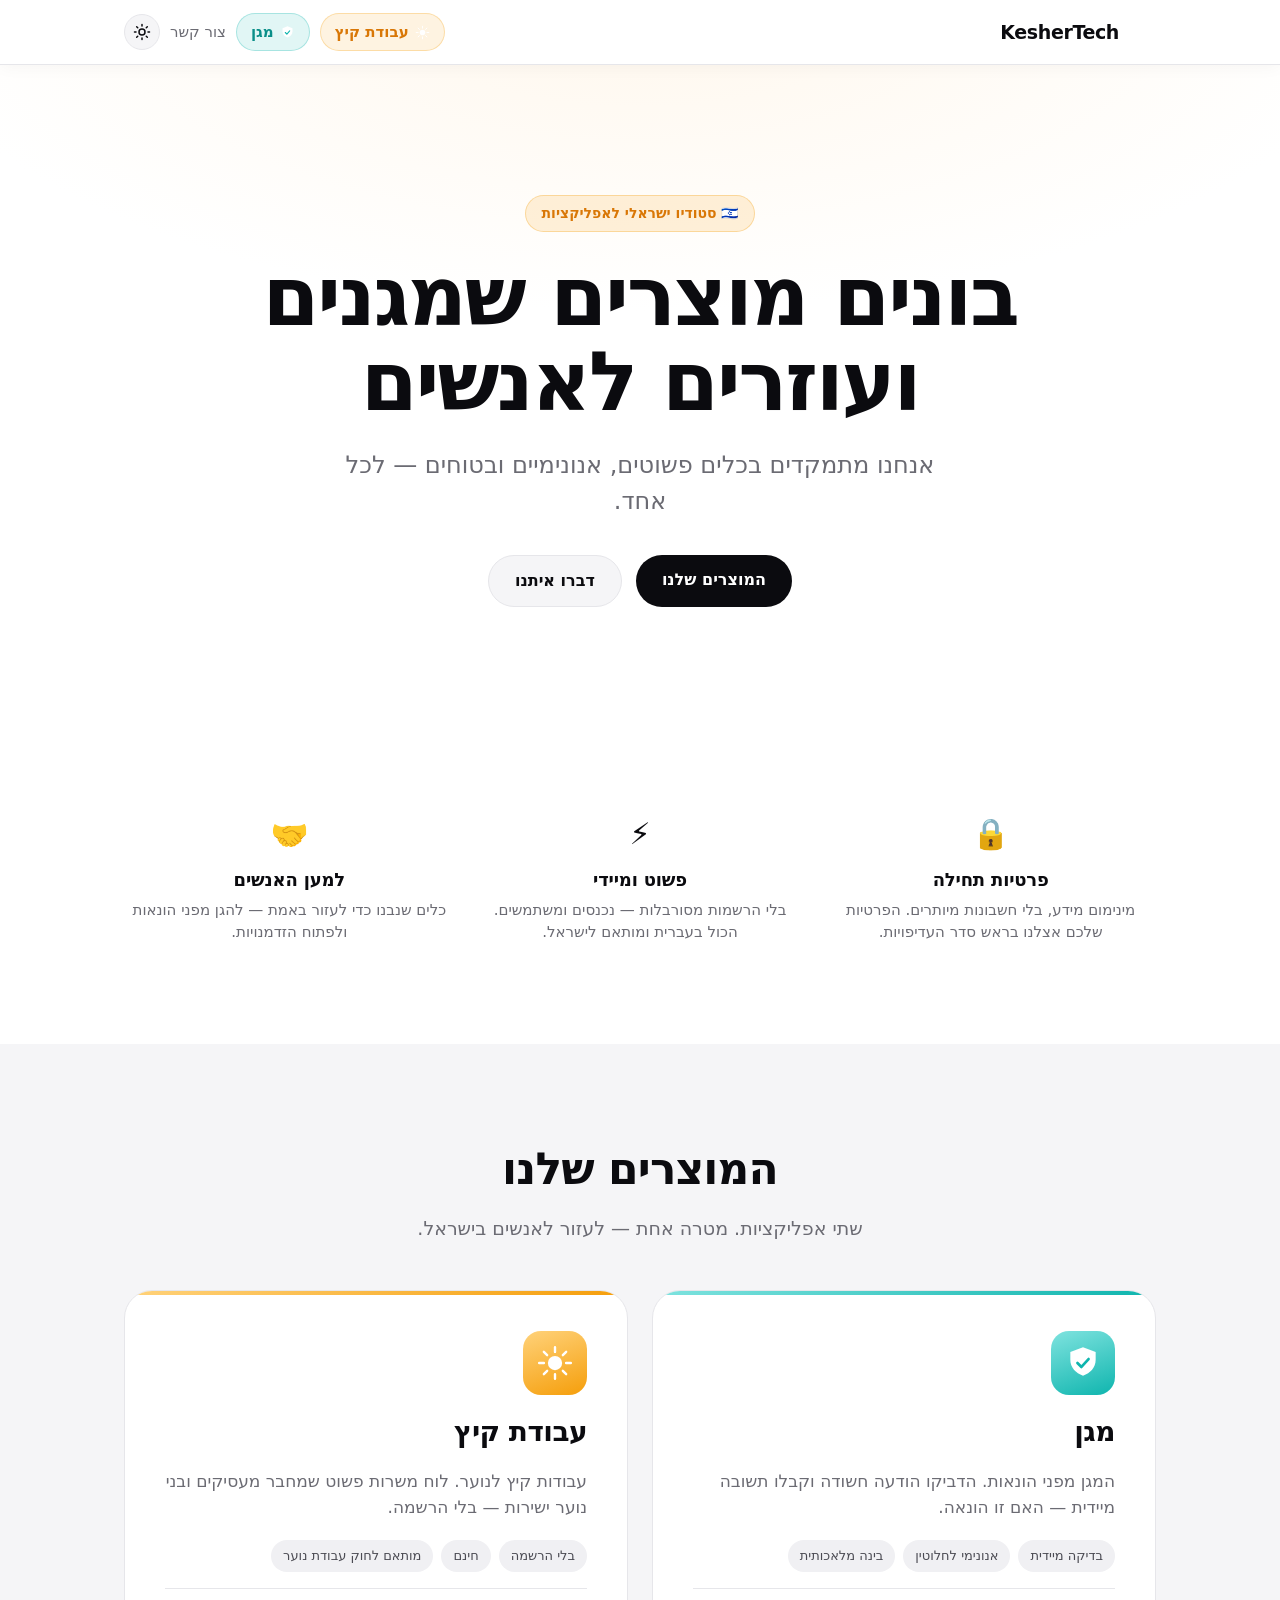
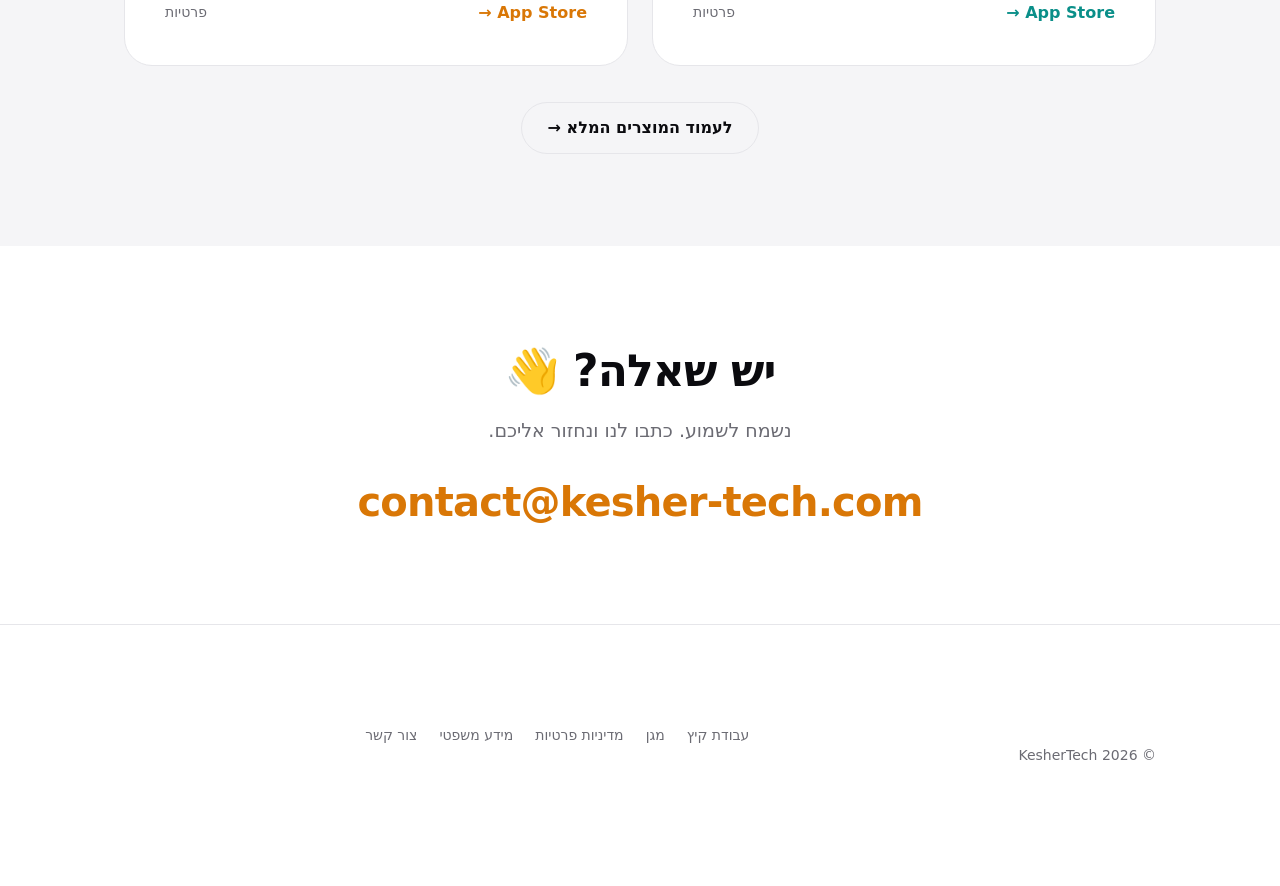
==== index.html @ e8dd9536 "feat(nav): add sun/shield icon pills to nav links" ====
<!doctype html>
<html lang="he" dir="rtl">
<head>
  <meta charset="utf-8" />
  <meta name="viewport" content="width=device-width, initial-scale=1" />
  <title>KesherTech — בונים מוצרים שמגנים ועוזרים לאנשים</title>
  <meta name="description" content="KesherTech בונה אפליקציות ישראליות שמגנות ועוזרות לאנשים — מגן נגד הונאות, ועבודת קיץ לנוער." />
  <link rel="icon" href="assets/sun.svg" />
  <link rel="stylesheet" href="css/styles.css" />
  <style>
    .product { cursor: pointer; }
    .product-overlay { position: absolute; inset: 0; z-index: 0; border-radius: 28px; }
    .product .foot a, .product .chips { position: relative; z-index: 1; }
  </style>
  <script>(function(){try{var t=localStorage.getItem("kt-theme");if(!t){t=window.matchMedia&&window.matchMedia("(prefers-color-scheme: dark)").matches?"dark":"light";}document.documentElement.dataset.theme=t;}catch(e){}})();</script>
</head>
<body>
  <nav class="nav">
    <div class="wrap">
      <a class="brand" href="#top"><img src="assets/sun.svg" alt="" />KesherTech</a>
      <div class="links">
        <a class="nav-pill sj" href="summerjob.html"><img class="np-icon" src="assets/sun.svg" alt="" />עבודת קיץ</a>
        <a class="nav-pill mg" href="magen.html"><img class="np-icon" src="assets/shield.svg" alt="" />מגן</a>
        <a href="#contact">צור קשר</a>
        <button class="theme-toggle" type="button" aria-label="החלפת מצב כהה/בהיר">
          <svg class="sun" viewBox="0 0 24 24" fill="none" stroke="currentColor" stroke-width="2" stroke-linecap="round"><circle cx="12" cy="12" r="4"/><path d="M12 2v2M12 20v2M4.9 4.9l1.4 1.4M17.7 17.7l1.4 1.4M2 12h2M20 12h2M4.9 19.1l1.4-1.4M17.7 6.3l1.4-1.4"/></svg>
          <svg class="moon" viewBox="0 0 24 24" fill="currentColor"><path d="M21 12.8A9 9 0 1 1 11.2 3a7 7 0 0 0 9.8 9.8z"/></svg>
        </button>
      </div>
    </div>
  </nav>

  <header id="top" class="hero">
    <div class="wrap reveal">
      <span class="eyebrow">🇮🇱 סטודיו ישראלי לאפליקציות</span>
      <h1>בונים מוצרים שמגנים<br/>ועוזרים לאנשים</h1>
      <p>אנחנו מתמקדים בכלים פשוטים, אנונימיים ובטוחים — לכל אחד.</p>
      <div class="cta">
        <a class="btn btn-primary" href="products.html">המוצרים שלנו</a>
        <a class="btn btn-ghost" href="#contact">דברו איתנו</a>
      </div>
    </div>
  </header>

  <section class="section">
    <div class="wrap reveal">
      <div class="values">
        <div class="value">
          <div class="ico">🔒</div>
          <h4>פרטיות תחילה</h4>
          <p>מינימום מידע, בלי חשבונות מיותרים. הפרטיות שלכם אצלנו בראש סדר העדיפויות.</p>
        </div>
        <div class="value">
          <div class="ico">⚡️</div>
          <h4>פשוט ומיידי</h4>
          <p>בלי הרשמות מסורבלות — נכנסים ומשתמשים. הכול בעברית ומותאם לישראל.</p>
        </div>
        <div class="value">
          <div class="ico">🤝</div>
          <h4>למען האנשים</h4>
          <p>כלים שנבנו כדי לעזור באמת — להגן מפני הונאות ולפתוח הזדמנויות.</p>
        </div>
      </div>
    </div>
  </section>

  <section id="products" class="section section-soft">
    <div class="wrap">
      <h2 class="section-title reveal">המוצרים שלנו</h2>
      <p class="section-sub reveal">שתי אפליקציות. מטרה אחת — לעזור לאנשים בישראל.</p>
      <div class="products">

        <article class="product magen reveal">
          <a class="product-overlay" href="magen.html" aria-label="עמוד מגן"></a>
          <div class="mark shield"><img src="assets/shield.svg" alt="" /></div>
          <h3>מגן</h3>
          <p class="lede">המגן מפני הונאות. הדביקו הודעה חשודה וקבלו תשובה מיידית — האם זו הונאה.</p>
          <div class="chips">
            <span class="chip">בדיקה מיידית</span>
            <span class="chip">אנונימי לחלוטין</span>
            <span class="chip">בינה מלאכותית</span>
          </div>
          <div class="foot">
            <a class="store" href="https://apps.apple.com/" target="_blank" rel="noopener">App Store →</a>
            <a class="policy sep" href="magen/privacy.html">פרטיות</a>
          </div>
        </article>

        <article class="product summerjob reveal">
          <a class="product-overlay" href="summerjob.html" aria-label="עמוד עבודת קיץ"></a>
          <div class="mark sun"><img src="assets/sun.svg" alt="" /></div>
          <h3>עבודת קיץ</h3>
          <p class="lede">עבודות קיץ לנוער. לוח משרות פשוט שמחבר מעסיקים ובני נוער ישירות — בלי הרשמה.</p>
          <div class="chips">
            <span class="chip">בלי הרשמה</span>
            <span class="chip">חינם</span>
            <span class="chip">מותאם לחוק עבודת נוער</span>
          </div>
          <div class="foot">
            <a class="store" href="https://apps.apple.com/il/app/%D7%A2%D7%91%D7%95%D7%93%D7%AA-%D7%A7%D7%99%D7%A5-%D7%A2%D7%91%D7%95%D7%93%D7%95%D7%AA-%D7%9C%D7%A0%D7%95%D7%A2%D7%A8/id6782529443" target="_blank" rel="noopener">App Store →</a>
            <a class="policy sep" href="summerjob/privacy.html">פרטיות</a>
          </div>
        </article>

      </div>
      <p class="section-sub reveal" style="margin-top:36px">
        <a class="btn btn-ghost" href="products.html">לעמוד המוצרים המלא →</a>
      </p>
    </div>
  </section>

  <section id="contact" class="section contact">
    <div class="wrap reveal">
      <h2 class="section-title">יש שאלה? 👋</h2>
      <p class="section-sub">נשמח לשמוע. כתבו לנו ונחזור אליכם.</p>
      <p style="margin-top:28px">
        <a class="mail" href="mailto:contact@kesher-tech.com">contact@kesher-tech.com</a>
      </p>
    </div>
  </section>

  <footer class="footer">
    <div class="wrap">
      <span>© <span id="yr">2026</span> KesherTech</span>
      <span class="legal">
        <a href="summerjob.html">עבודת קיץ</a>
        <a href="magen.html">מגן</a>
        <a href="privacy.html">מדיניות פרטיות</a>
        <a href="legal.html">מידע משפטי</a>
        <a href="mailto:contact@kesher-tech.com">צור קשר</a>
      </span>
    </div>
  </footer>

  <script>document.getElementById("yr").textContent = new Date().getFullYear();</script>
  <script src="js/reveal.js" defer></script>
  <script src="js/theme.js" defer></script>
</body>
</html>
---- css/styles.css ----
:root {
  --ink: #0b0b0f;
  --muted: #6b6b73;
  --bg: #ffffff;
  --soft: #f5f5f7;
  --card: #ffffff;
  --line: #e6e6ea;
  --chip: #f0f0f3;
  --chip-ink: #4b4b53;
  --sun: #f59e0b;
  --sun-dark: #d97706;
  --teal: #0fb5ae;
  --teal-dark: #0a8f89;
  --shadow: 0 24px 60px rgba(0,0,0,.08);
  --nav-bg: rgba(255,255,255,0.72);
  --hero-glow: #fff7ec;
  --maxw: 1080px;
  --font: -apple-system, "SF Pro Text", "Helvetica Neue", "Segoe UI", system-ui, sans-serif;
}

html[data-theme="dark"] {
  --ink: #f3f3f6;
  --muted: #9a9aa6;
  --bg: #0b0b0f;
  --soft: #131318;
  --card: #16161c;
  --line: #2a2a33;
  --chip: #20202a;
  --chip-ink: #c7c7d1;
  --sun: #fbbf24;
  --sun-dark: #fcd34d;
  --teal: #2dd4cf;
  --teal-dark: #5eead4;
  --shadow: 0 24px 70px rgba(0,0,0,.55);
  --nav-bg: rgba(15,15,20,0.72);
  --hero-glow: #1a160c;
}

* { box-sizing: border-box; margin: 0; padding: 0; }
html { scroll-behavior: smooth; }
body {
  font-family: var(--font);
  color: var(--ink);
  background: var(--bg);
  line-height: 1.5;
  -webkit-font-smoothing: antialiased;
  text-rendering: optimizeLegibility;
  transition: background .35s ease, color .35s ease;
}
a { color: inherit; text-decoration: none; }
img, svg { display: block; }

.wrap { max-width: var(--maxw); margin: 0 auto; padding: 0 24px; }

/* Nav */
.nav {
  position: sticky; top: 0; z-index: 50;
  background: var(--nav-bg);
  backdrop-filter: saturate(180%) blur(20px);
  -webkit-backdrop-filter: saturate(180%) blur(20px);
  border-bottom: 1px solid var(--line);
  box-shadow: 0 2px 16px rgba(0,0,0,.04);
}
.nav .wrap { display: flex; align-items: center; gap: 20px; height: 64px; }
.nav .brand { font-weight: 800; letter-spacing: -0.02em; font-size: 19px; display: flex; align-items: center; gap: 9px; transition: opacity .15s; }
.nav .brand:hover { opacity: .8; }
.nav .brand img { width: 28px; height: 28px; }
.nav .links { margin-inline-start: auto; display: flex; align-items: center; gap: 10px; }
.nav .links a { color: var(--muted); font-size: 15px; transition: color .2s; }
.nav .links a:hover { color: var(--ink); }
.nav-pill { display: inline-flex; align-items: center; gap: 6px; padding: 7px 14px; border-radius: 980px; font-size: 14px; font-weight: 600; border: 1px solid transparent; transition: background .2s, border-color .2s; }
.nav-pill .np-icon { width: 15px; height: 15px; flex-shrink: 0; }
.nav-pill.sj { color: var(--sun-dark) !important; background: color-mix(in srgb,var(--sun) 12%,transparent); border-color: color-mix(in srgb,var(--sun) 28%,transparent); }
.nav-pill.sj:hover { background: color-mix(in srgb,var(--sun) 22%,transparent) !important; }
.nav-pill.mg { color: var(--teal-dark) !important; background: color-mix(in srgb,var(--teal) 12%,transparent); border-color: color-mix(in srgb,var(--teal) 28%,transparent); }
.nav-pill.mg:hover { background: color-mix(in srgb,var(--teal) 22%,transparent) !important; }
.nav-contact { padding: 0 4px; }

/* Theme toggle */
.theme-toggle {
  width: 36px; height: 36px; border-radius: 980px;
  border: 1px solid var(--line); background: var(--soft);
  color: var(--ink); cursor: pointer; display: grid; place-items: center;
  transition: transform .15s ease, background .2s, border-color .2s;
}
.theme-toggle:hover { border-color: var(--muted); }
.theme-toggle:active { transform: scale(.92); }
.theme-toggle svg { width: 18px; height: 18px; }
.theme-toggle .moon { display: none; }
html[data-theme="dark"] .theme-toggle .sun { display: none; }
html[data-theme="dark"] .theme-toggle .moon { display: block; }

/* Hero */
.hero { position: relative; text-align: center; padding: 130px 0 96px; overflow: hidden;
  background: radial-gradient(1200px 520px at 50% -12%, var(--hero-glow) 0%, var(--bg) 62%); }
.hero .eyebrow {
  display: inline-flex; align-items: center; gap: 8px; margin-bottom: 22px;
  padding: 7px 16px; border-radius: 980px; font-size: 14px; font-weight: 600;
  color: var(--sun-dark); background: color-mix(in srgb, var(--sun) 14%, transparent);
  border: 1px solid color-mix(in srgb, var(--sun) 30%, transparent);
}
.hero h1 { font-size: clamp(40px, 7vw, 82px); font-weight: 800; letter-spacing: -0.03em; line-height: 1.04; }
.hero p { color: var(--muted); font-size: clamp(18px, 2.4vw, 24px); margin: 22px auto 0; max-width: 640px; }
.hero .cta { margin-top: 36px; display: inline-flex; gap: 14px; flex-wrap: wrap; justify-content: center; }

.btn { display: inline-block; padding: 13px 26px; border-radius: 980px; font-weight: 600; font-size: 16px;
  transition: transform .15s, opacity .2s, box-shadow .2s; }
.btn:active { transform: scale(.97); }
.btn-primary { background: var(--ink); color: var(--bg); }
.btn-primary:hover { box-shadow: 0 10px 30px color-mix(in srgb, var(--ink) 30%, transparent); }
.btn-ghost { background: var(--soft); color: var(--ink); border: 1px solid var(--line); }
.btn-ghost:hover { border-color: var(--muted); }

/* Values strip */
.values { display: grid; grid-template-columns: repeat(3, 1fr); gap: 20px; margin-top: 8px; }
.value { text-align: center; padding: 8px; }
.value .ico { font-size: 30px; margin-bottom: 10px; }
.value h4 { font-size: 18px; font-weight: 700; letter-spacing: -0.01em; }
.value p { color: var(--muted); font-size: 15px; margin-top: 6px; }

/* Sections */
.section { padding: 92px 0; }
.section-soft { background: var(--soft); }
.section-title { text-align: center; font-size: clamp(28px, 4vw, 44px); font-weight: 800; letter-spacing: -0.02em; }
.section-sub { text-align: center; color: var(--muted); font-size: 19px; margin-top: 12px; }

/* Product cards */
.products { display: grid; grid-template-columns: 1fr 1fr; gap: 24px; margin-top: 48px; }
.product {
  position: relative; overflow: hidden;
  background: var(--card); border: 1px solid var(--line); border-radius: 28px; padding: 40px;
  display: flex; flex-direction: column; gap: 16px;
  transition: transform .25s ease, box-shadow .25s ease, border-color .25s ease;
}
.product::before { content: ""; position: absolute; inset: 0 0 auto 0; height: 4px; }
.product.summerjob::before { background: linear-gradient(90deg, #ffd27a, var(--sun)); }
.product.magen::before { background: linear-gradient(90deg, #7fe3df, var(--teal)); }
.product:hover { transform: translateY(-4px); box-shadow: var(--shadow); }
.product .mark { width: 64px; height: 64px; border-radius: 18px; display: grid; place-items: center; }
.product .mark.sun { background: linear-gradient(160deg,#ffd27a,#f59e0b); }
.product .mark.shield { background: linear-gradient(160deg,#7fe3df,#0fb5ae); }
.product .mark svg, .product .mark img { width: 38px; height: 38px; }
.product h3 { font-size: 28px; font-weight: 800; letter-spacing: -0.02em; }
.product .lede { color: var(--muted); font-size: 17px; }
.product .chips { display: flex; flex-wrap: wrap; gap: 8px; margin-top: 4px; }
.chip { background: var(--chip); color: var(--chip-ink); font-size: 13px; padding: 6px 12px; border-radius: 980px; }
.product .foot { margin-top: auto; display: flex; flex-wrap: wrap; align-items: center; gap: 14px 18px; padding-top: 12px; border-top: 1px solid var(--line); }
.product .store { font-weight: 600; color: var(--sun-dark); }
.product.magen .store { color: var(--teal-dark); }
.product .soon { color: var(--muted); font-size: 14px; }
.product .policy { color: var(--muted); font-size: 14px; transition: color .2s; }
.product .policy:hover { color: var(--ink); }
.product .policy.sep { margin-inline-start: auto; }

/* Contact */
.contact { text-align: center; }
.contact a.mail { font-size: clamp(24px, 4vw, 40px); font-weight: 800; letter-spacing: -0.02em; color: var(--sun-dark); }

/* Footer */
.footer { border-top: 1px solid var(--line); padding: 40px 0; color: var(--muted); font-size: 14px; background: var(--bg); }
.footer .wrap { display: flex; flex-wrap: wrap; gap: 14px 28px; align-items: center; }
.footer a { color: var(--muted); transition: color .2s; }
.footer a:hover { color: var(--ink); }
.footer .legal { margin-inline-start: auto; display: flex; flex-wrap: wrap; gap: 14px 22px; }

/* Page header (for sub-pages) */
.page-head { text-align: center; padding: 96px 0 8px;
  background: radial-gradient(1000px 420px at 50% -20%, var(--hero-glow) 0%, var(--bg) 60%); }
.page-head h1 { font-size: clamp(34px, 5.5vw, 56px); font-weight: 800; letter-spacing: -0.03em; }
.page-head p { color: var(--muted); font-size: 19px; margin: 16px auto 0; max-width: 560px; }

/* Reveal animation (enhancement) */
.reveal { opacity: 0; transform: translateY(16px); transition: opacity .7s ease, transform .7s ease; }
.reveal.in { opacity: 1; transform: none; }
@media (prefers-reduced-motion: reduce) { .reveal { opacity: 1; transform: none; } }

/* Legal pages */
.legal { max-width: 760px; margin: 0 auto; padding: 60px 24px 100px; }
.legal a.back { color: var(--muted); font-size: 15px; }
.legal h1 { font-size: clamp(30px, 5vw, 44px); font-weight: 800; letter-spacing: -0.02em; margin: 18px 0 6px; }
.legal .updated { color: var(--muted); font-size: 14px; margin-bottom: 28px; }
.legal h2 { font-size: 22px; font-weight: 700; margin: 34px 0 10px; }
.legal h3 { font-size: 17px; font-weight: 700; margin: 20px 0 4px; }
.legal p, .legal li { color: var(--ink); font-size: 16px; line-height: 1.7; }
.legal ul { padding-inline-start: 22px; margin: 8px 0; }
.legal li { margin: 6px 0; }
.legal .disclaimer { background: color-mix(in srgb, var(--sun) 12%, var(--card)); border: 1px solid color-mix(in srgb, var(--sun) 40%, transparent); border-radius: 16px; padding: 16px 18px; color: var(--ink); font-size: 14px; margin: 28px 0; }
.legal section + section { border-top: 1px solid var(--line); margin-top: 36px; padding-top: 8px; }

@media (max-width: 760px) {
  .products { grid-template-columns: 1fr; }
  .values { grid-template-columns: 1fr; gap: 28px; }
  .hero { padding: 96px 0 68px; }
  .section { padding: 64px 0; }
  .nav .links { gap: 14px; }
  .footer .legal { margin-inline-start: 0; }
}
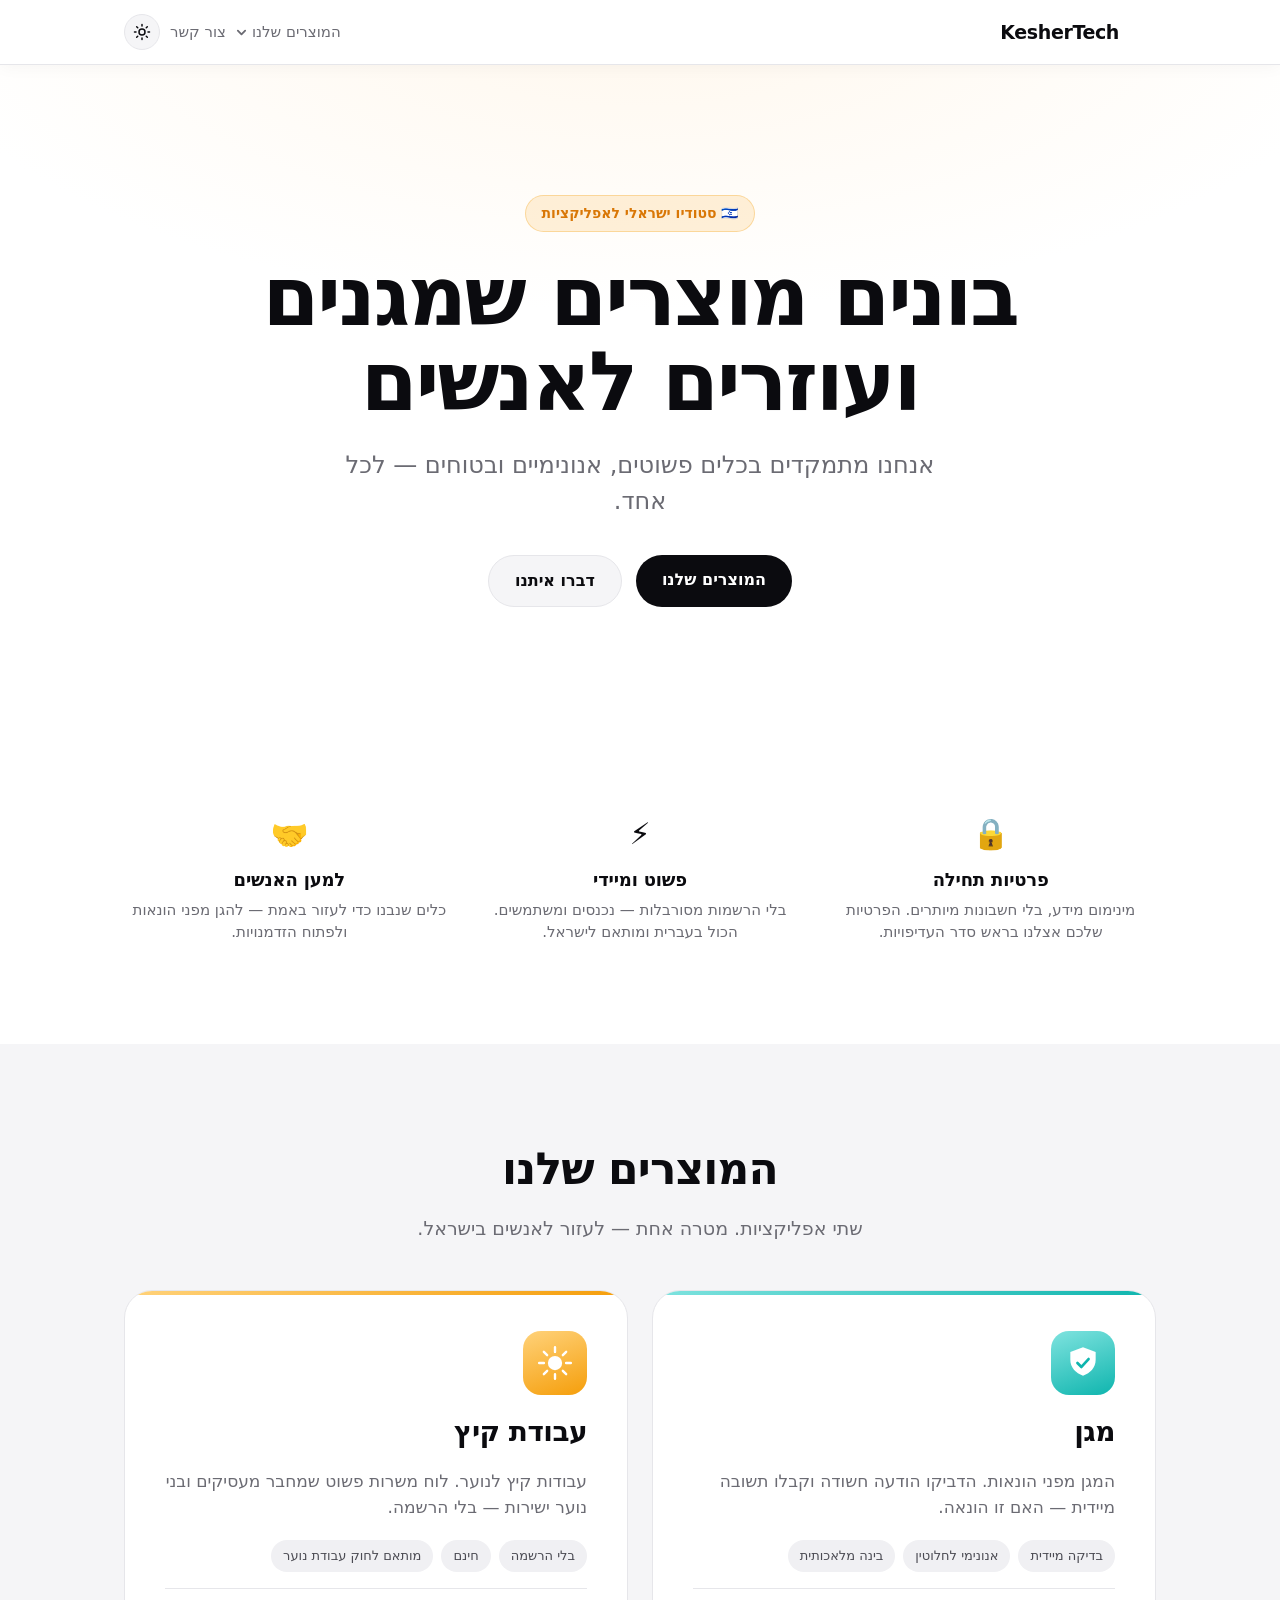
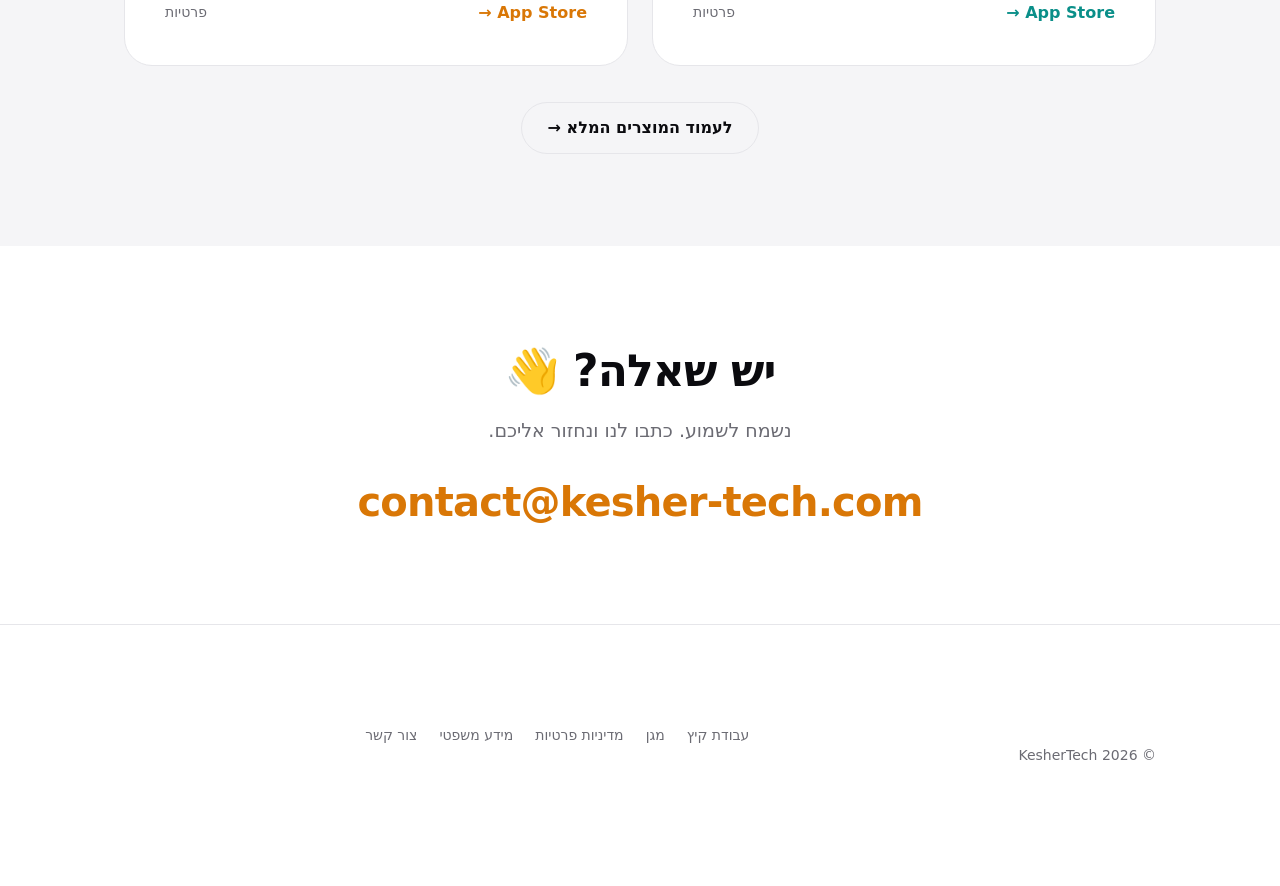
==== commit 08c85a7a: "feat(nav): products dropdown with sun/shield icons" ====
--- a/index.html
+++ b/index.html
@@ -19,8 +19,13 @@
     <div class="wrap">
       <a class="brand" href="#top"><img src="assets/sun.svg" alt="" />KesherTech</a>
       <div class="links">
-        <a class="nav-pill sj" href="summerjob.html"><img class="np-icon" src="assets/sun.svg" alt="" />עבודת קיץ</a>
-        <a class="nav-pill mg" href="magen.html"><img class="np-icon" src="assets/shield.svg" alt="" />מגן</a>
+        <div class="nav-dropdown">
+          <button class="nav-dropdown-trigger" type="button" aria-expanded="false">המוצרים שלנו <svg viewBox="0 0 12 12" fill="none" stroke="currentColor" stroke-width="2" stroke-linecap="round" stroke-linejoin="round"><path d="M2 4l4 4 4-4"/></svg></button>
+          <div class="nav-dropdown-menu">
+            <a class="sj-item" href="summerjob.html"><img class="np-icon" src="assets/sun.svg" alt="" />עבודת קיץ</a>
+            <a class="mg-item" href="magen.html"><img class="np-icon" src="assets/shield.svg" alt="" />מגן</a>
+          </div>
+        </div>
         <a href="#contact">צור קשר</a>
         <button class="theme-toggle" type="button" aria-label="החלפת מצב כהה/בהיר">
           <svg class="sun" viewBox="0 0 24 24" fill="none" stroke="currentColor" stroke-width="2" stroke-linecap="round"><circle cx="12" cy="12" r="4"/><path d="M12 2v2M12 20v2M4.9 4.9l1.4 1.4M17.7 17.7l1.4 1.4M2 12h2M20 12h2M4.9 19.1l1.4-1.4M17.7 6.3l1.4-1.4"/></svg>
@@ -135,5 +140,6 @@
   <script>document.getElementById("yr").textContent = new Date().getFullYear();</script>
   <script src="js/reveal.js" defer></script>
   <script src="js/theme.js" defer></script>
+  <script>document.querySelectorAll(".nav-dropdown-trigger").forEach(function(btn){btn.addEventListener("click",function(){var exp=btn.getAttribute("aria-expanded")==="true";btn.setAttribute("aria-expanded",!exp);});document.addEventListener("click",function(e){if(!btn.closest(".nav-dropdown").contains(e.target))btn.setAttribute("aria-expanded","false");});});</script>
 </body>
 </html>
--- a/css/styles.css
+++ b/css/styles.css
@@ -68,13 +68,18 @@
 .nav .links { margin-inline-start: auto; display: flex; align-items: center; gap: 10px; }
 .nav .links a { color: var(--muted); font-size: 15px; transition: color .2s; }
 .nav .links a:hover { color: var(--ink); }
-.nav-pill { display: inline-flex; align-items: center; gap: 6px; padding: 7px 14px; border-radius: 980px; font-size: 14px; font-weight: 600; border: 1px solid transparent; transition: background .2s, border-color .2s; }
-.nav-pill .np-icon { width: 15px; height: 15px; flex-shrink: 0; }
-.nav-pill.sj { color: var(--sun-dark) !important; background: color-mix(in srgb,var(--sun) 12%,transparent); border-color: color-mix(in srgb,var(--sun) 28%,transparent); }
-.nav-pill.sj:hover { background: color-mix(in srgb,var(--sun) 22%,transparent) !important; }
-.nav-pill.mg { color: var(--teal-dark) !important; background: color-mix(in srgb,var(--teal) 12%,transparent); border-color: color-mix(in srgb,var(--teal) 28%,transparent); }
-.nav-pill.mg:hover { background: color-mix(in srgb,var(--teal) 22%,transparent) !important; }
-.nav-contact { padding: 0 4px; }
+.nav-dropdown { position: relative; }
+.nav-dropdown-trigger { display: inline-flex; align-items: center; gap: 5px; background: none; border: none; cursor: pointer; color: var(--muted); font-size: 15px; font-family: var(--font); padding: 0; transition: color .2s; }
+.nav-dropdown-trigger:hover { color: var(--ink); }
+.nav-dropdown-trigger svg { width: 11px; height: 11px; transition: transform .2s; flex-shrink: 0; }
+.nav-dropdown-trigger[aria-expanded="true"] svg { transform: rotate(180deg); }
+.nav-dropdown-menu { position: absolute; top: calc(100% + 12px); inset-inline-end: 0; background: var(--card); border: 1px solid var(--line); border-radius: 16px; padding: 6px; min-width: 190px; box-shadow: 0 8px 32px rgba(0,0,0,.12); opacity: 0; pointer-events: none; transform: translateY(-6px); transition: opacity .18s, transform .18s; z-index: 100; }
+.nav-dropdown:hover .nav-dropdown-menu, .nav-dropdown-trigger[aria-expanded="true"] + .nav-dropdown-menu { opacity: 1; pointer-events: auto; transform: translateY(0); }
+.nav-dropdown-menu a { display: flex; align-items: center; gap: 10px; padding: 10px 14px; border-radius: 10px; font-size: 15px; font-weight: 500; color: var(--ink) !important; transition: background .15s; }
+.nav-dropdown-menu a:hover { background: var(--soft); }
+.nav-dropdown-menu .np-icon { width: 16px; height: 16px; flex-shrink: 0; }
+.nav-dropdown-menu .sj-item .np-icon { filter: invert(55%) sepia(90%) saturate(600%) hue-rotate(5deg); }
+.nav-dropdown-menu .mg-item .np-icon { filter: invert(55%) sepia(60%) saturate(600%) hue-rotate(155deg); }
 
 /* Theme toggle */
 .theme-toggle {
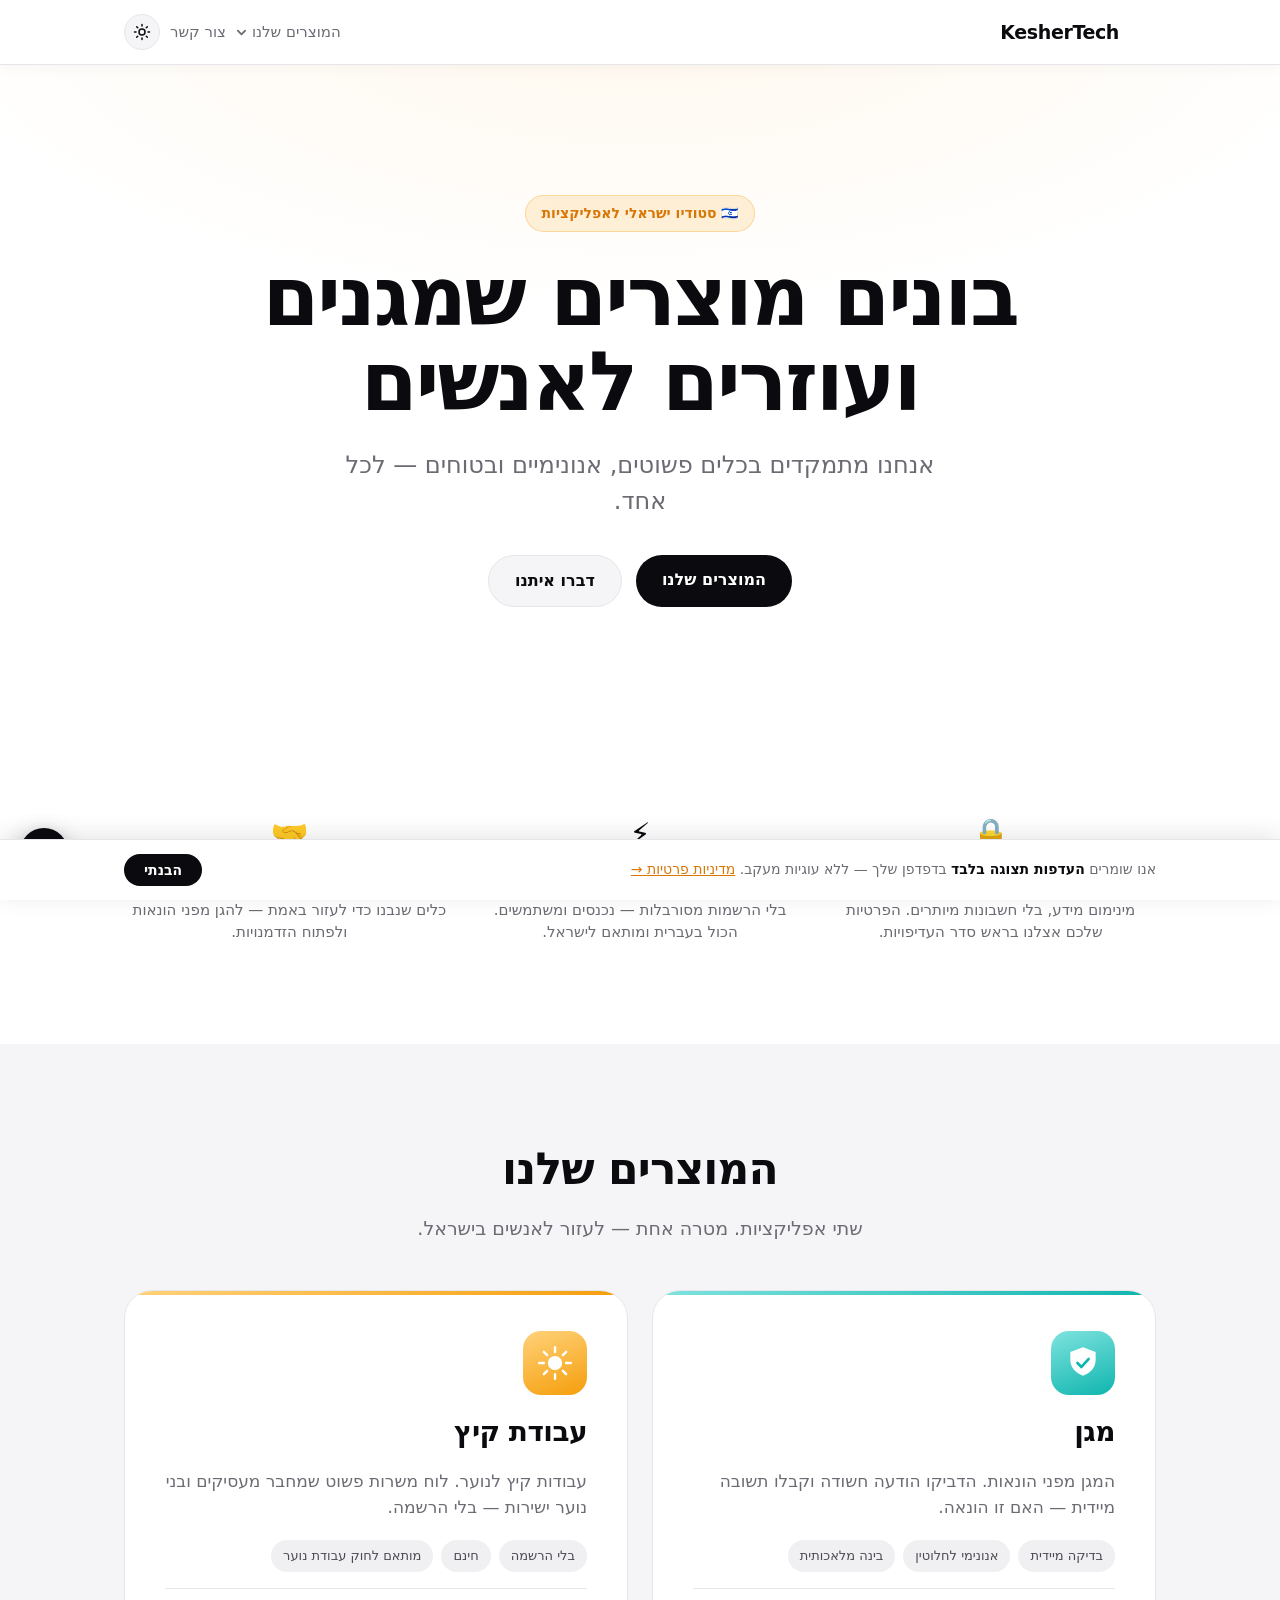
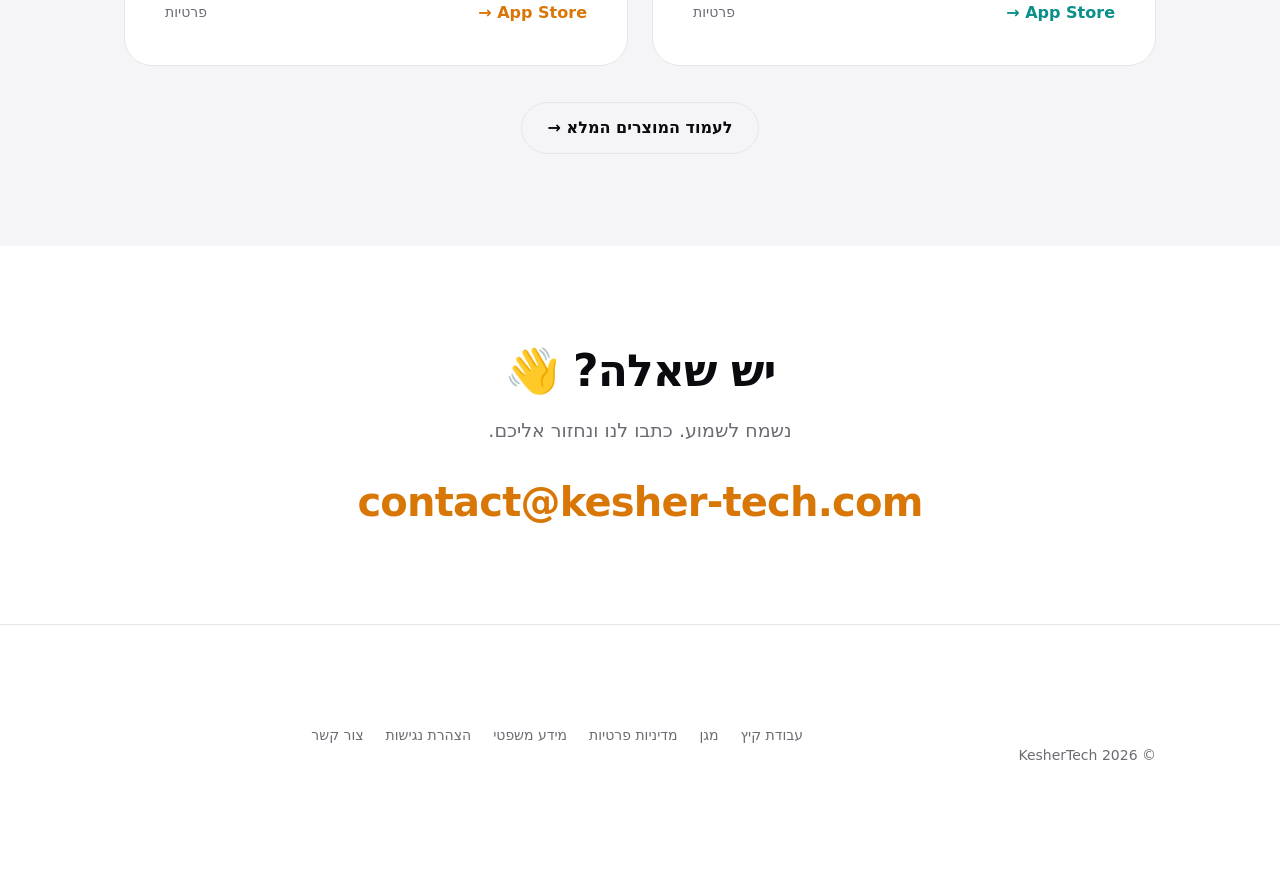
==== commit fd54bd1e: "feat(a11y): add skip link, cookie notice, a11y widget, and footer link" ====
--- a/index.html
+++ b/index.html
@@ -15,6 +15,7 @@
   <script>(function(){try{var t=localStorage.getItem("kt-theme");if(!t){t=window.matchMedia&&window.matchMedia("(prefers-color-scheme: dark)").matches?"dark":"light";}document.documentElement.dataset.theme=t;}catch(e){}})();</script>
 </head>
 <body>
+  <a href="#main-content" class="skip-link">דלג לתוכן הראשי</a>
   <nav class="nav">
     <div class="wrap">
       <a class="brand" href="#top"><img src="assets/sun.svg" alt="" />KesherTech</a>
@@ -34,6 +35,7 @@
       </div>
     </div>
   </nav>
+  <div id="main-content" tabindex="-1" style="outline:none"></div>
 
   <header id="top" class="hero">
     <div class="wrap reveal">
@@ -132,6 +134,7 @@
         <a href="magen.html">מגן</a>
         <a href="privacy.html">מדיניות פרטיות</a>
         <a href="legal.html">מידע משפטי</a>
+        <a href="accessibility.html">הצהרת נגישות</a>
         <a href="mailto:contact@kesher-tech.com">צור קשר</a>
       </span>
     </div>
@@ -141,5 +144,35 @@
   <script src="js/reveal.js" defer></script>
   <script src="js/theme.js" defer></script>
   <script>document.querySelectorAll(".nav-dropdown-trigger").forEach(function(btn){btn.addEventListener("click",function(){var exp=btn.getAttribute("aria-expanded")==="true";btn.setAttribute("aria-expanded",!exp);});document.addEventListener("click",function(e){if(!btn.closest(".nav-dropdown").contains(e.target))btn.setAttribute("aria-expanded","false");});});</script>
+  <div id="cookie-bar" class="cookie-bar" hidden>
+    <div class="wrap">
+      <p>אנו שומרים <strong>העדפות תצוגה בלבד</strong> בדפדפן שלך — ללא עוגיות מעקב. <a href="privacy.html">מדיניות פרטיות &#x2192;</a></p>
+      <button id="cookie-ok">הבנתי</button>
+    </div>
+  </div>
+
+  <div class="a11y-widget" role="region" aria-label="כלי נגישות">
+    <div id="a11y-panel" class="a11y-panel" role="dialog" aria-label="הגדרות נגישות" aria-modal="false">
+      <div class="a11y-panel-title">נגישות</div>
+      <div class="a11y-row">
+        <span>גודל טקסט</span>
+        <div class="a11y-btns">
+          <button class="a11y-btn" id="a11y-fs-down" aria-label="הקטן טקסט">A&#x2212;</button>
+          <button class="a11y-btn" id="a11y-fs-reset" aria-label="איפוס">A</button>
+          <button class="a11y-btn" id="a11y-fs-up" aria-label="הגדל טקסט">A+</button>
+        </div>
+      </div>
+      <div class="a11y-row">
+        <span>ניגודיות גבוהה</span>
+        <button class="a11y-tog" id="a11y-hc" aria-pressed="false" aria-label="הפעל ניגודיות גבוהה"></button>
+      </div>
+    </div>
+    <button class="a11y-trigger" id="a11y-trigger" aria-expanded="false" aria-haspopup="dialog" aria-label="כלי נגישות">
+      <svg viewBox="0 0 24 24" fill="none" stroke="currentColor" stroke-width="2" stroke-linecap="round" stroke-linejoin="round" aria-hidden="true"><circle cx="12" cy="5" r="2"/><path d="M6 9h12M9 9l1 11M15 9l-1 11M9 14h6"/></svg>
+    </button>
+  </div>
+
+  <script src="js/a11y.js" defer></script>
+
 </body>
 </html>
--- a/css/styles.css
+++ b/css/styles.css
@@ -200,3 +200,38 @@
   .nav .links { gap: 14px; }
   .footer .legal { margin-inline-start: 0; }
 }
+
+/* Skip link */
+.skip-link { position: absolute; top: -100%; left: 50%; transform: translateX(-50%); background: var(--ink); color: var(--bg); padding: 10px 22px; border-radius: 0 0 14px 14px; font-size: 15px; font-weight: 600; z-index: 9999; transition: top .18s; text-decoration: none; }
+.skip-link:focus { top: 0; outline: 3px solid var(--sun); outline-offset: 2px; }
+
+/* Cookie / privacy notice */
+.cookie-bar { position: fixed; bottom: 0; inset-inline-start: 0; inset-inline-end: 0; z-index: 200; background: var(--card); border-top: 1px solid var(--line); padding: 14px 0; box-shadow: 0 -4px 24px rgba(0,0,0,.10); }
+.cookie-bar .wrap { display: flex; align-items: center; gap: 18px; flex-wrap: wrap; }
+.cookie-bar p { flex: 1; font-size: 14px; color: var(--muted); min-width: 200px; line-height: 1.55; }
+.cookie-bar p strong { color: var(--ink); }
+.cookie-bar a { color: var(--sun-dark); text-decoration: underline; }
+.cookie-bar button { flex-shrink: 0; padding: 8px 20px; font-size: 14px; font-weight: 600; border-radius: 980px; border: none; background: var(--ink); color: var(--bg); cursor: pointer; font-family: var(--font); transition: opacity .2s; }
+.cookie-bar button:hover { opacity: .8; }
+
+/* Accessibility widget */
+.a11y-widget { position: fixed; inset-inline-end: 20px; bottom: 24px; z-index: 190; }
+.a11y-trigger { width: 48px; height: 48px; border-radius: 50%; background: var(--ink); color: var(--bg); border: none; cursor: pointer; display: grid; place-items: center; box-shadow: 0 4px 20px rgba(0,0,0,.25); transition: transform .15s, box-shadow .15s; font-family: var(--font); }
+.a11y-trigger:hover { transform: scale(1.08); box-shadow: 0 6px 26px rgba(0,0,0,.3); }
+.a11y-trigger svg { width: 22px; height: 22px; }
+.a11y-trigger:focus-visible { outline: 3px solid var(--sun); outline-offset: 3px; }
+.a11y-panel { position: absolute; bottom: calc(100% + 12px); left: 50%; transform: translateX(-50%); background: var(--card); border: 1px solid var(--line); border-radius: 18px; padding: 16px 18px; min-width: 220px; box-shadow: 0 8px 32px rgba(0,0,0,.14); display: none; }
+.a11y-panel.open { display: block; }
+.a11y-panel-title { font-size: 12px; font-weight: 700; color: var(--muted); margin-bottom: 14px; letter-spacing: .05em; text-transform: uppercase; }
+.a11y-row { display: flex; align-items: center; justify-content: space-between; gap: 12px; padding: 10px 0; }
+.a11y-row + .a11y-row { border-top: 1px solid var(--line); }
+.a11y-row span { font-size: 14px; font-weight: 500; }
+.a11y-btns { display: flex; gap: 5px; }
+.a11y-btn { width: 30px; height: 30px; border-radius: 8px; border: 1px solid var(--line); background: var(--soft); color: var(--ink); cursor: pointer; font-size: 13px; font-weight: 700; font-family: var(--font); transition: background .15s; display: grid; place-items: center; }
+.a11y-btn:hover { background: var(--chip); }
+.a11y-btn:focus-visible { outline: 2px solid var(--sun); }
+.a11y-tog { width: 42px; height: 23px; border-radius: 980px; background: var(--line); border: none; cursor: pointer; position: relative; transition: background .2s; flex-shrink: 0; }
+.a11y-tog::after { content: ''; position: absolute; top: 3px; left: 3px; width: 17px; height: 17px; border-radius: 50%; background: white; transition: transform .2s; }
+.a11y-tog.on { background: var(--ink); }
+.a11y-tog.on::after { transform: translateX(19px); }
+html[data-hc="1"] { filter: contrast(1.5) brightness(.95); }
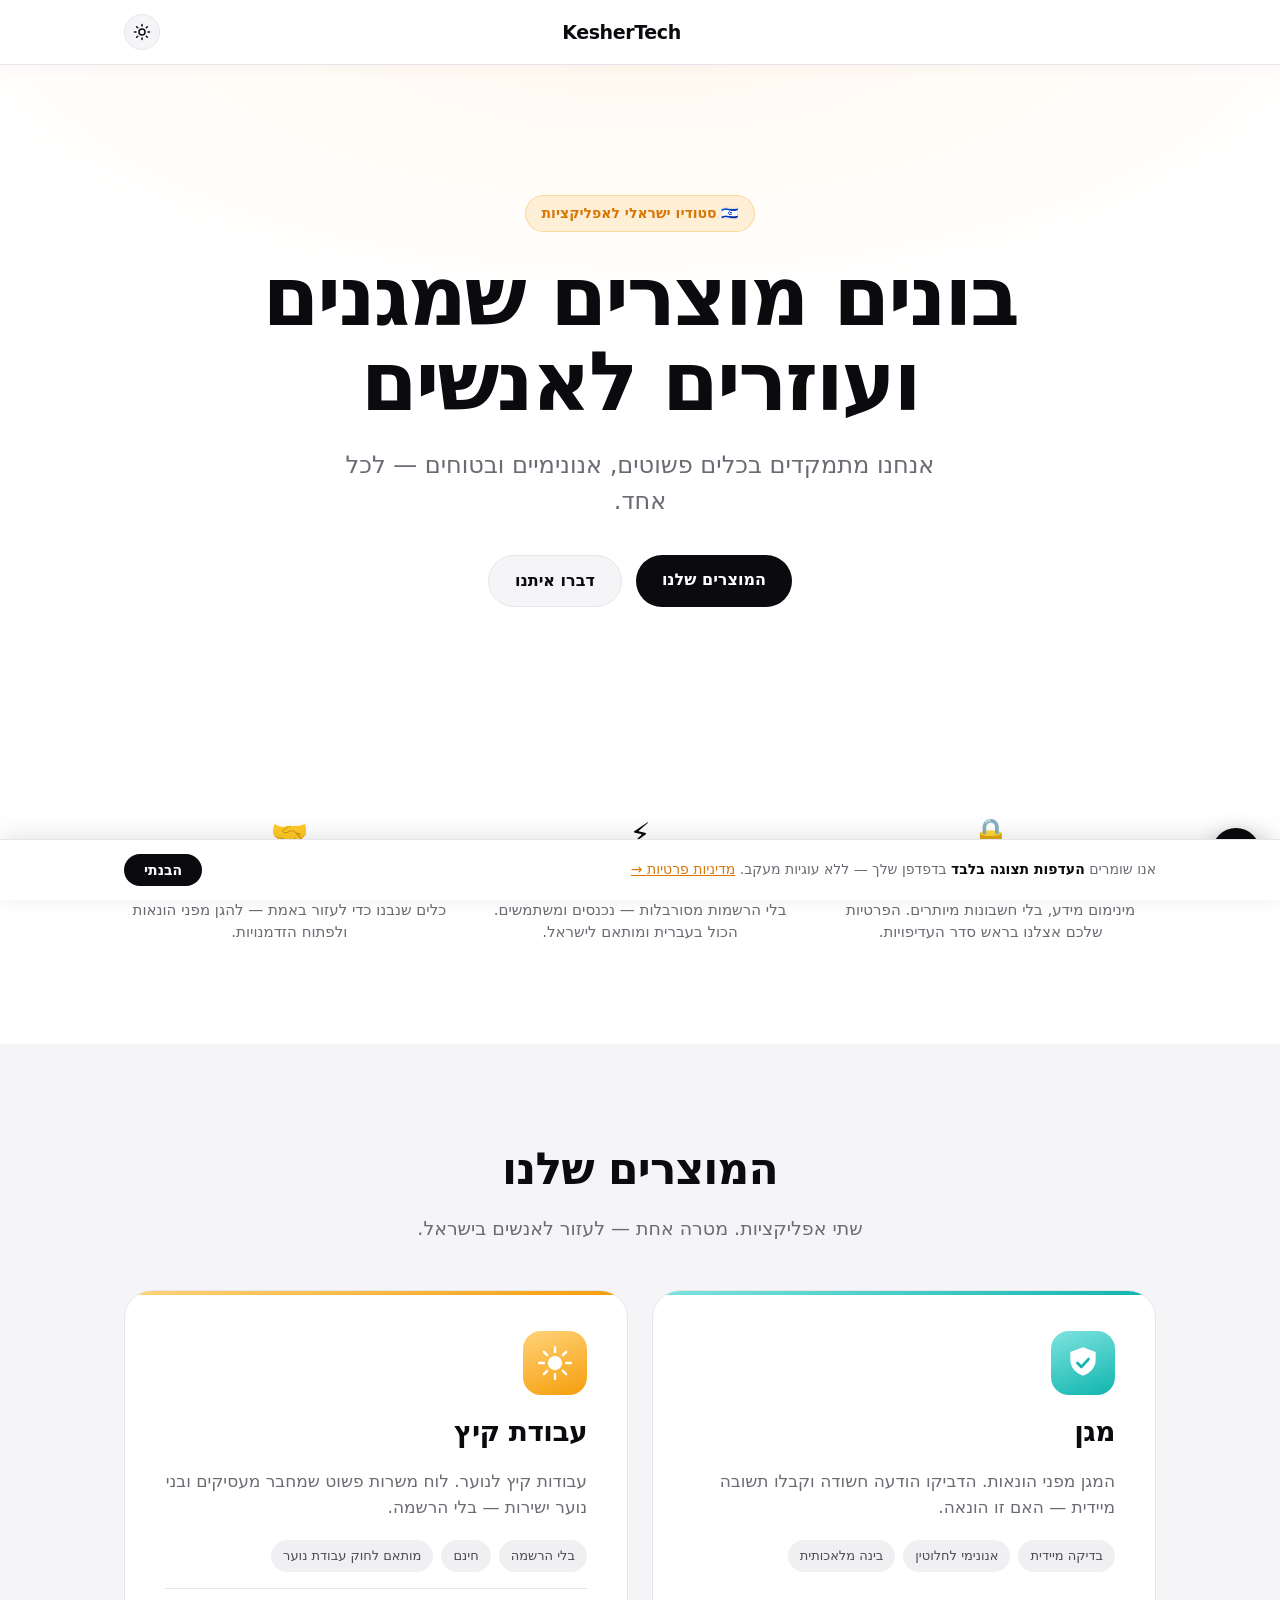
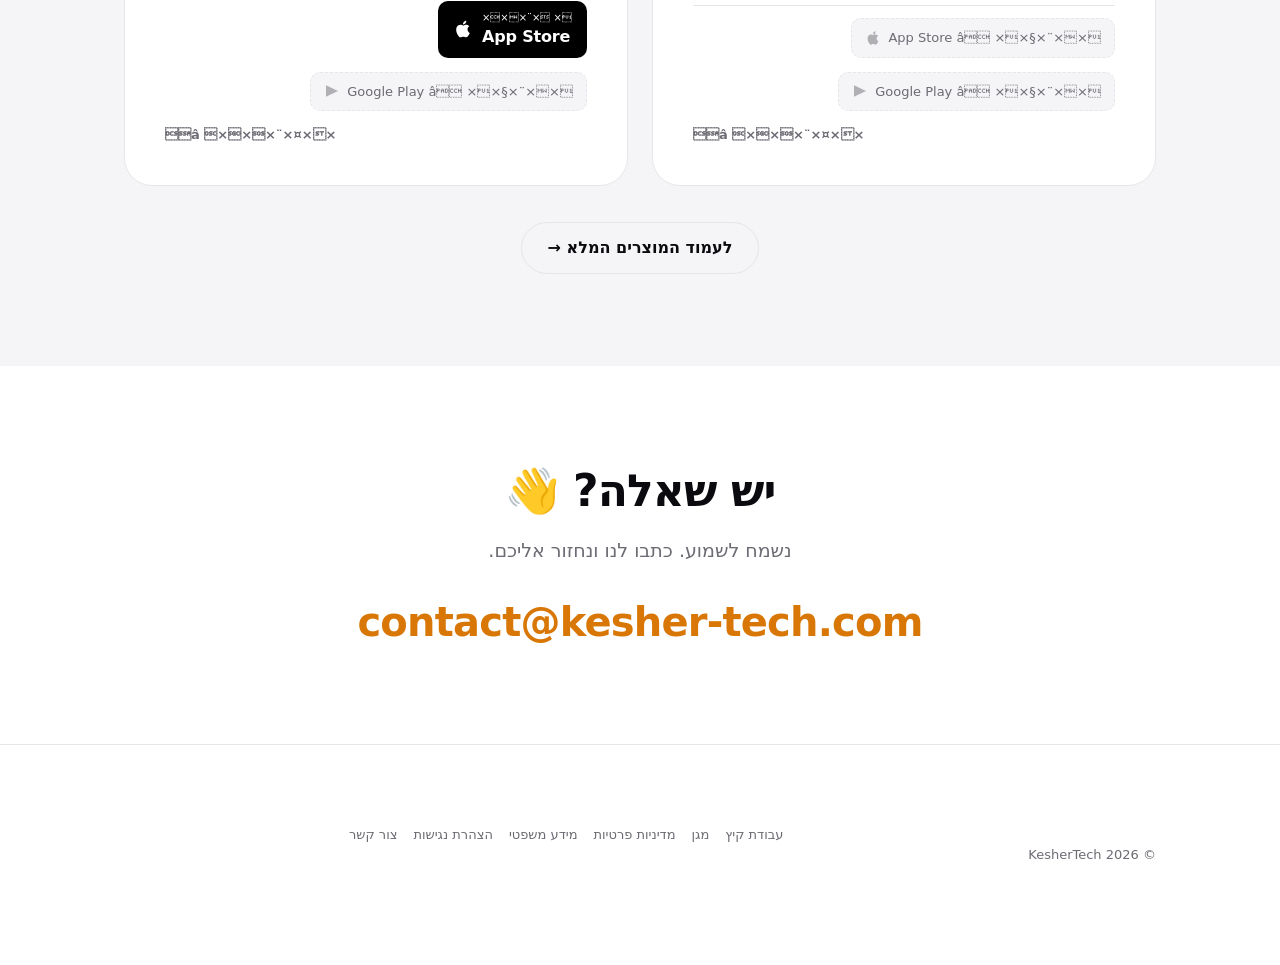
==== commit a66fcbaa: "feat: simple nav, App Store badge, coming soon pills, card hints" ====
--- a/index.html
+++ b/index.html
@@ -17,24 +17,15 @@
 <body>
   <a href="#main-content" class="skip-link">דלג לתוכן הראשי</a>
   <nav class="nav">
-    <div class="wrap">
+    <div class="wrap nav-center">
       <a class="brand" href="#top"><img src="assets/sun.svg" alt="" />KesherTech</a>
-      <div class="links">
-        <div class="nav-dropdown">
-          <button class="nav-dropdown-trigger" type="button" aria-expanded="false">המוצרים שלנו <svg viewBox="0 0 12 12" fill="none" stroke="currentColor" stroke-width="2" stroke-linecap="round" stroke-linejoin="round"><path d="M2 4l4 4 4-4"/></svg></button>
-          <div class="nav-dropdown-menu">
-            <a class="sj-item" href="summerjob.html"><img class="np-icon" src="assets/sun.svg" alt="" />עבודת קיץ</a>
-            <a class="mg-item" href="magen.html"><img class="np-icon" src="assets/shield.svg" alt="" />מגן</a>
-          </div>
-        </div>
-        <a href="#contact">צור קשר</a>
-        <button class="theme-toggle" type="button" aria-label="החלפת מצב כהה/בהיר">
-          <svg class="sun" viewBox="0 0 24 24" fill="none" stroke="currentColor" stroke-width="2" stroke-linecap="round"><circle cx="12" cy="12" r="4"/><path d="M12 2v2M12 20v2M4.9 4.9l1.4 1.4M17.7 17.7l1.4 1.4M2 12h2M20 12h2M4.9 19.1l1.4-1.4M17.7 6.3l1.4-1.4"/></svg>
-          <svg class="moon" viewBox="0 0 24 24" fill="currentColor"><path d="M21 12.8A9 9 0 1 1 11.2 3a7 7 0 0 0 9.8 9.8z"/></svg>
-        </button>
-      </div>
+      <button class="theme-toggle" type="button" aria-label="החלפת מצב כהה/בהיר">
+        <svg class="sun" viewBox="0 0 24 24" fill="none" stroke="currentColor" stroke-width="2" stroke-linecap="round"><circle cx="12" cy="12" r="4"/><path d="M12 2v2M12 20v2M4.9 4.9l1.4 1.4M17.7 17.7l1.4 1.4M2 12h2M20 12h2M4.9 19.1l1.4-1.4M17.7 6.3l1.4-1.4"/></svg>
+        <svg class="moon" viewBox="0 0 24 24" fill="currentColor"><path d="M21 12.8A9 9 0 1 1 11.2 3a7 7 0 0 0 9.8 9.8z"/></svg>
+      </button>
     </div>
   </nav>
+
   <div id="main-content" tabindex="-1" style="outline:none"></div>
 
   <header id="top" class="hero">
@@ -88,8 +79,9 @@
             <span class="chip">בינה מלאכותית</span>
           </div>
           <div class="foot">
-            <a class="store" href="https://apps.apple.com/" target="_blank" rel="noopener">App Store →</a>
-            <a class="policy sep" href="magen/privacy.html">פרטיות</a>
+            <span class="soon-badge"><svg viewBox="0 0 24 24" fill="currentColor" width="16" height="16"><path d="M18.71 19.5c-.83 1.24-1.71 2.45-3.05 2.47-1.34.03-1.77-.79-3.29-.79-1.53 0-2 .77-3.27.82-1.31.05-2.3-1.32-3.14-2.53C4.25 17 2.94 12.45 4.7 9.39c.87-1.52 2.43-2.48 4.12-2.51 1.28-.02 2.5.87 3.29.87.78 0 2.26-1.07 3.8-.91.65.03 2.47.26 3.64 1.98-.09.06-2.17 1.28-2.15 3.81.03 3.02 2.65 4.03 2.68 4.04-.03.07-.42 1.44-1.38 2.83M13 3.5c.73-.83 1.94-1.46 2.94-1.5.13 1.17-.34 2.35-1.04 3.19-.69.85-1.83 1.51-2.95 1.42-.15-1.15.41-2.35 1.05-3.11z"/></svg>App Store â ××§×¨××</span>
+            <span class="soon-badge"><svg viewBox="0 0 24 24" fill="currentColor" width="16" height="16"><path d="M3 20.5v-17l18 8.5z"/></svg>Google Play â ××§×¨××</span>
+            <a class="card-hint" href="magen.html">××¤×¨××× â</a>
           </div>
         </article>
 
@@ -104,8 +96,9 @@
             <span class="chip">מותאם לחוק עבודת נוער</span>
           </div>
           <div class="foot">
-            <a class="store" href="https://apps.apple.com/il/app/%D7%A2%D7%91%D7%95%D7%93%D7%AA-%D7%A7%D7%99%D7%A5-%D7%A2%D7%91%D7%95%D7%93%D7%95%D7%AA-%D7%9C%D7%A0%D7%95%D7%A2%D7%A8/id6782529443" target="_blank" rel="noopener">App Store →</a>
-            <a class="policy sep" href="summerjob/privacy.html">פרטיות</a>
+            <a class="store-badge" href="https://apps.apple.com/il/app/%D7%A2%D7%91%D7%95%D7%93%D7%AA-%D7%A7%D7%99%D7%A5-%D7%A2%D7%91%D7%95%D7%93%D7%95%D7%AA-%D7%9C%D7%A0%D7%95%D7%A2%D7%A8/id6782529443" target="_blank" rel="noopener"><svg viewBox="0 0 24 24" fill="currentColor" width="20" height="20"><path d="M18.71 19.5c-.83 1.24-1.71 2.45-3.05 2.47-1.34.03-1.77-.79-3.29-.79-1.53 0-2 .77-3.27.82-1.31.05-2.3-1.32-3.14-2.53C4.25 17 2.94 12.45 4.7 9.39c.87-1.52 2.43-2.48 4.12-2.51 1.28-.02 2.5.87 3.29.87.78 0 2.26-1.07 3.8-.91.65.03 2.47.26 3.64 1.98-.09.06-2.17 1.28-2.15 3.81.03 3.02 2.65 4.03 2.68 4.04-.03.07-.42 1.44-1.38 2.83M13 3.5c.73-.83 1.94-1.46 2.94-1.5.13 1.17-.34 2.35-1.04 3.19-.69.85-1.83 1.51-2.95 1.42-.15-1.15.41-2.35 1.05-3.11z"/></svg><span><span class="badge-sub">×××¨× ×</span><span class="badge-name">App Store</span></span></a>
+            <span class="soon-badge"><svg viewBox="0 0 24 24" fill="currentColor" width="16" height="16"><path d="M3 20.5v-17l18 8.5z"/></svg>Google Play â ××§×¨××</span>
+            <a class="card-hint" href="summerjob.html">××¤×¨××× â</a>
           </div>
         </article>
 
@@ -143,7 +136,6 @@
   <script>document.getElementById("yr").textContent = new Date().getFullYear();</script>
   <script src="js/reveal.js" defer></script>
   <script src="js/theme.js" defer></script>
-  <script>document.querySelectorAll(".nav-dropdown-trigger").forEach(function(btn){btn.addEventListener("click",function(){var exp=btn.getAttribute("aria-expanded")==="true";btn.setAttribute("aria-expanded",!exp);});document.addEventListener("click",function(e){if(!btn.closest(".nav-dropdown").contains(e.target))btn.setAttribute("aria-expanded","false");});});</script>
   <div id="cookie-bar" class="cookie-bar" hidden>
     <div class="wrap">
       <p>אנו שומרים <strong>העדפות תצוגה בלבד</strong> בדפדפן שלך — ללא עוגיות מעקב. <a href="privacy.html">מדיניות פרטיות &#x2192;</a></p>
--- a/css/styles.css
+++ b/css/styles.css
@@ -162,11 +162,11 @@
 .contact a.mail { font-size: clamp(24px, 4vw, 40px); font-weight: 800; letter-spacing: -0.02em; color: var(--sun-dark); }
 
 /* Footer */
-.footer { border-top: 1px solid var(--line); padding: 40px 0; color: var(--muted); font-size: 14px; background: var(--bg); }
-.footer .wrap { display: flex; flex-wrap: wrap; gap: 14px 28px; align-items: center; }
+.footer { border-top: 1px solid var(--line); padding: 20px 0; color: var(--muted); font-size: 13px; background: var(--bg); }
+.footer .wrap { display: flex; flex-wrap: wrap; gap: 8px 20px; align-items: center; }
 .footer a { color: var(--muted); transition: color .2s; }
 .footer a:hover { color: var(--ink); }
-.footer .legal { margin-inline-start: auto; display: flex; flex-wrap: wrap; gap: 14px 22px; }
+.footer .legal { margin-inline-start: auto; display: flex; flex-wrap: wrap; gap: 8px 16px; align-items: center; }
 
 /* Page header (for sub-pages) */
 .page-head { text-align: center; padding: 96px 0 8px;
@@ -198,7 +198,7 @@
   .hero { padding: 96px 0 68px; }
   .section { padding: 64px 0; }
   .nav .links { gap: 14px; }
-  .footer .legal { margin-inline-start: 0; }
+  .footer .legal { margin-inline-start: 0; gap: 8px 14px; }
 }
 
 /* Skip link */
@@ -214,13 +214,13 @@
 .cookie-bar button { flex-shrink: 0; padding: 8px 20px; font-size: 14px; font-weight: 600; border-radius: 980px; border: none; background: var(--ink); color: var(--bg); cursor: pointer; font-family: var(--font); transition: opacity .2s; }
 .cookie-bar button:hover { opacity: .8; }
 
-/* Accessibility widget */
-.a11y-widget { position: fixed; inset-inline-end: 20px; bottom: 24px; z-index: 190; }
+/* Accessibility widget — pinned to physical right edge */
+.a11y-widget { position: fixed; right: 20px; bottom: 24px; z-index: 190; }
 .a11y-trigger { width: 48px; height: 48px; border-radius: 50%; background: var(--ink); color: var(--bg); border: none; cursor: pointer; display: grid; place-items: center; box-shadow: 0 4px 20px rgba(0,0,0,.25); transition: transform .15s, box-shadow .15s; font-family: var(--font); }
 .a11y-trigger:hover { transform: scale(1.08); box-shadow: 0 6px 26px rgba(0,0,0,.3); }
 .a11y-trigger svg { width: 22px; height: 22px; }
 .a11y-trigger:focus-visible { outline: 3px solid var(--sun); outline-offset: 3px; }
-.a11y-panel { position: absolute; bottom: calc(100% + 12px); left: 50%; transform: translateX(-50%); background: var(--card); border: 1px solid var(--line); border-radius: 18px; padding: 16px 18px; min-width: 220px; box-shadow: 0 8px 32px rgba(0,0,0,.14); display: none; }
+.a11y-panel { position: absolute; bottom: calc(100% + 12px); right: 0; background: var(--card); border: 1px solid var(--line); border-radius: 18px; padding: 16px 18px; min-width: 220px; box-shadow: 0 8px 32px rgba(0,0,0,.14); display: none; }
 .a11y-panel.open { display: block; }
 .a11y-panel-title { font-size: 12px; font-weight: 700; color: var(--muted); margin-bottom: 14px; letter-spacing: .05em; text-transform: uppercase; }
 .a11y-row { display: flex; align-items: center; justify-content: space-between; gap: 12px; padding: 10px 0; }
@@ -235,3 +235,24 @@
 .a11y-tog.on { background: var(--ink); }
 .a11y-tog.on::after { transform: translateX(19px); }
 html[data-hc="1"] { filter: contrast(1.5) brightness(.95); }
+
+/* Simple centered nav */
+.nav-center { position: relative; justify-content: flex-end; gap: 0; }
+.nav-center .brand { position: absolute; left: 50%; transform: translateX(-50%); }
+
+/* Product overlay (clickable cards) */
+.product { cursor: pointer; }
+.product-overlay { position: absolute; inset: 0; z-index: 0; border-radius: 28px; }
+.product .foot a, .product .chips, .product h3 { position: relative; z-index: 1; }
+.product .foot { flex-wrap: wrap; }
+
+/* Store badges */
+.store-badge { display: inline-flex; align-items: center; gap: 9px; background: #000; color: #fff !important; padding: 9px 15px; border-radius: 10px; font-size: 13px; text-decoration: none; direction: ltr; transition: opacity .2s; flex-shrink: 0; position: relative; z-index: 1; }
+.store-badge:hover { opacity: .8; }
+.store-badge svg { flex-shrink: 0; }
+.badge-sub { font-size: 10px; font-weight: 400; display: block; }
+.badge-name { font-size: 16px; font-weight: 700; letter-spacing: -.01em; display: block; }
+.soon-badge { display: inline-flex; align-items: center; gap: 7px; padding: 9px 13px; border-radius: 10px; background: var(--soft); color: var(--muted) !important; border: 1px dashed var(--line); font-size: 13px; font-weight: 500; direction: ltr; flex-shrink: 0; }
+.soon-badge svg { flex-shrink: 0; opacity: .5; }
+.card-hint { font-size: 13px; font-weight: 600; color: var(--muted); transition: color .2s; position: relative; z-index: 1; margin-inline-start: auto; }
+.product:hover .card-hint { color: var(--ink); }
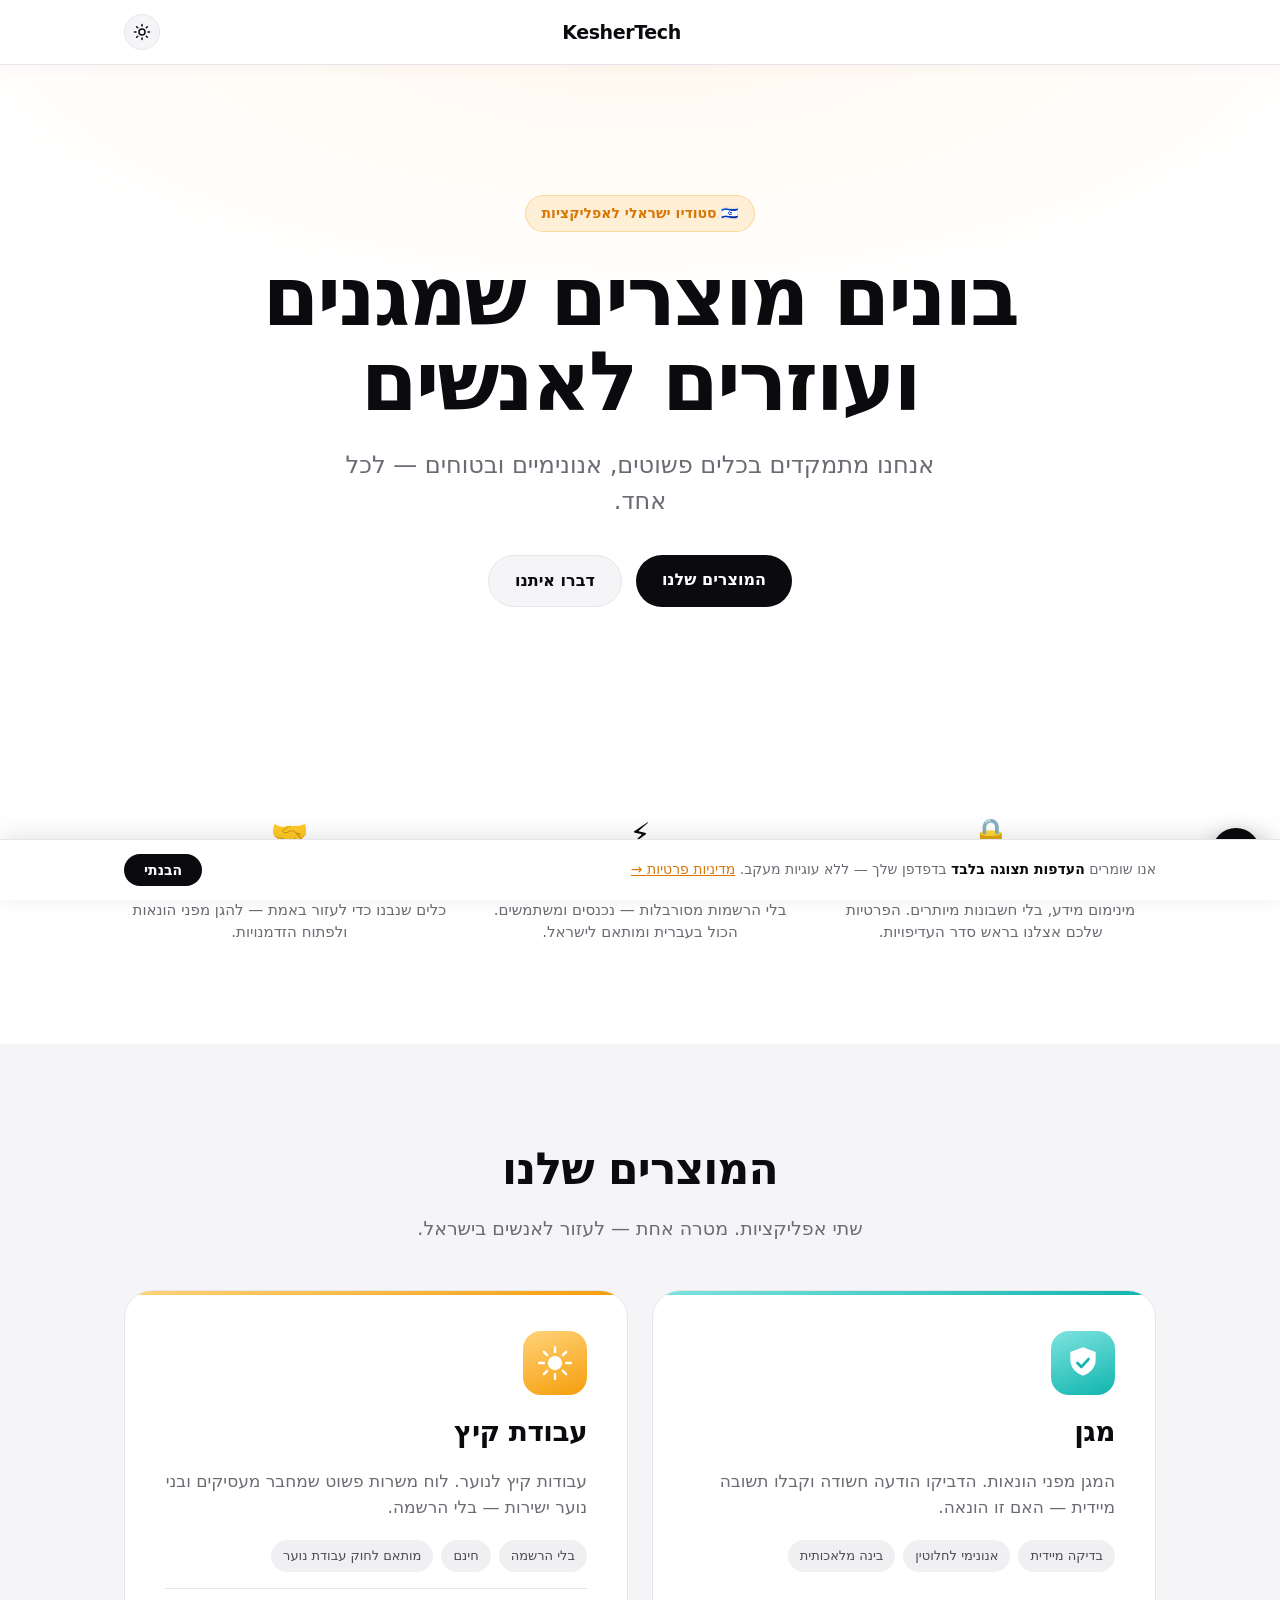
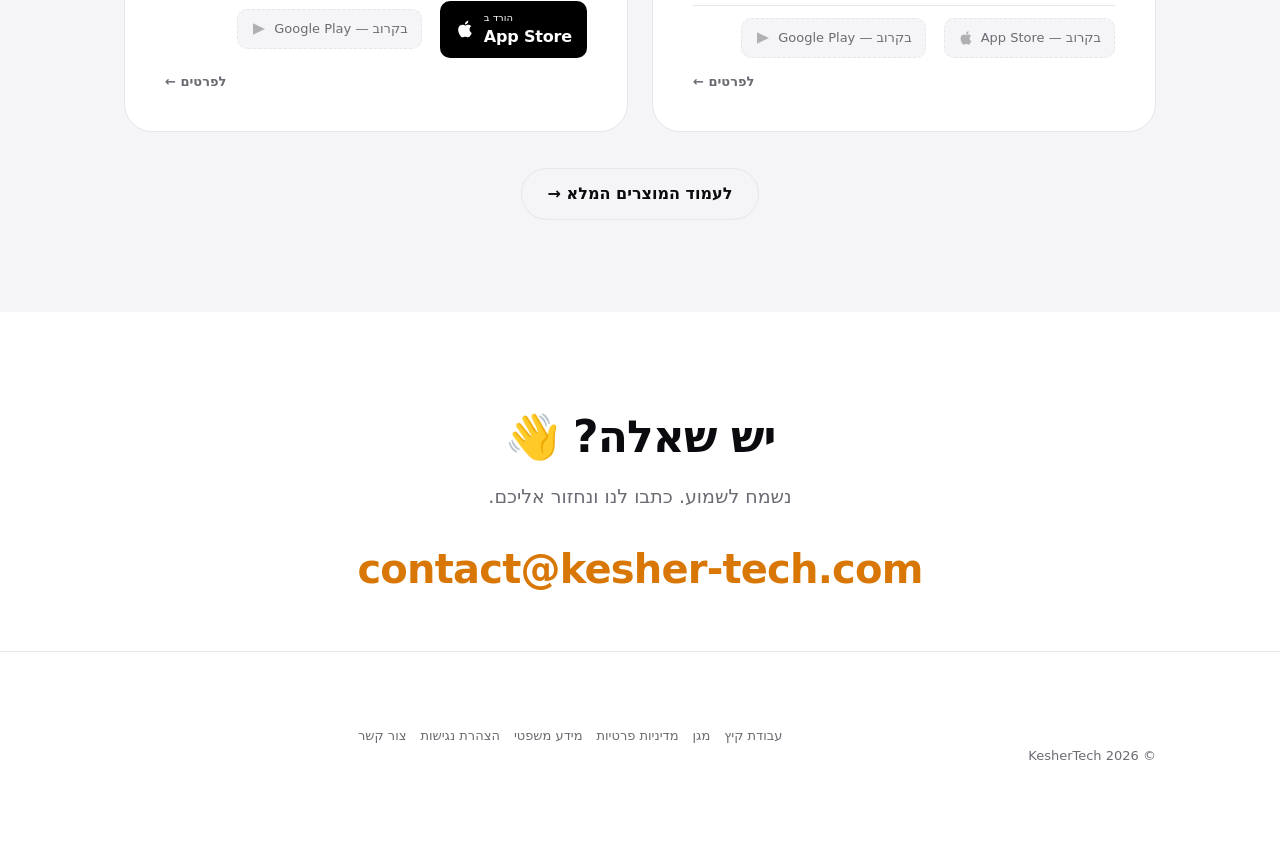
==== commit 47c40ccb: "fix: correct Hebrew encoding in store badges and hints" ====
--- a/index.html
+++ b/index.html
@@ -79,9 +79,9 @@
             <span class="chip">בינה מלאכותית</span>
           </div>
           <div class="foot">
-            <span class="soon-badge"><svg viewBox="0 0 24 24" fill="currentColor" width="16" height="16"><path d="M18.71 19.5c-.83 1.24-1.71 2.45-3.05 2.47-1.34.03-1.77-.79-3.29-.79-1.53 0-2 .77-3.27.82-1.31.05-2.3-1.32-3.14-2.53C4.25 17 2.94 12.45 4.7 9.39c.87-1.52 2.43-2.48 4.12-2.51 1.28-.02 2.5.87 3.29.87.78 0 2.26-1.07 3.8-.91.65.03 2.47.26 3.64 1.98-.09.06-2.17 1.28-2.15 3.81.03 3.02 2.65 4.03 2.68 4.04-.03.07-.42 1.44-1.38 2.83M13 3.5c.73-.83 1.94-1.46 2.94-1.5.13 1.17-.34 2.35-1.04 3.19-.69.85-1.83 1.51-2.95 1.42-.15-1.15.41-2.35 1.05-3.11z"/></svg>App Store â ××§×¨××</span>
-            <span class="soon-badge"><svg viewBox="0 0 24 24" fill="currentColor" width="16" height="16"><path d="M3 20.5v-17l18 8.5z"/></svg>Google Play â ××§×¨××</span>
-            <a class="card-hint" href="magen.html">××¤×¨××× â</a>
+            <span class="soon-badge"><svg viewBox="0 0 24 24" fill="currentColor" width="16" height="16"><path d="M18.71 19.5c-.83 1.24-1.71 2.45-3.05 2.47-1.34.03-1.77-.79-3.29-.79-1.53 0-2 .77-3.27.82-1.31.05-2.3-1.32-3.14-2.53C4.25 17 2.94 12.45 4.7 9.39c.87-1.52 2.43-2.48 4.12-2.51 1.28-.02 2.5.87 3.29.87.78 0 2.26-1.07 3.8-.91.65.03 2.47.26 3.64 1.98-.09.06-2.17 1.28-2.15 3.81.03 3.02 2.65 4.03 2.68 4.04-.03.07-.42 1.44-1.38 2.83M13 3.5c.73-.83 1.94-1.46 2.94-1.5.13 1.17-.34 2.35-1.04 3.19-.69.85-1.83 1.51-2.95 1.42-.15-1.15.41-2.35 1.05-3.11z"/></svg>App Store — בקרוב</span>
+            <span class="soon-badge"><svg viewBox="0 0 24 24" fill="currentColor" width="16" height="16"><path d="M3 20.5v-17l18 8.5z"/></svg>Google Play — בקרוב</span>
+            <a class="card-hint" href="magen.html">לפרטים ←</a>
           </div>
         </article>
 
@@ -96,9 +96,9 @@
             <span class="chip">מותאם לחוק עבודת נוער</span>
           </div>
           <div class="foot">
-            <a class="store-badge" href="https://apps.apple.com/il/app/%D7%A2%D7%91%D7%95%D7%93%D7%AA-%D7%A7%D7%99%D7%A5-%D7%A2%D7%91%D7%95%D7%93%D7%95%D7%AA-%D7%9C%D7%A0%D7%95%D7%A2%D7%A8/id6782529443" target="_blank" rel="noopener"><svg viewBox="0 0 24 24" fill="currentColor" width="20" height="20"><path d="M18.71 19.5c-.83 1.24-1.71 2.45-3.05 2.47-1.34.03-1.77-.79-3.29-.79-1.53 0-2 .77-3.27.82-1.31.05-2.3-1.32-3.14-2.53C4.25 17 2.94 12.45 4.7 9.39c.87-1.52 2.43-2.48 4.12-2.51 1.28-.02 2.5.87 3.29.87.78 0 2.26-1.07 3.8-.91.65.03 2.47.26 3.64 1.98-.09.06-2.17 1.28-2.15 3.81.03 3.02 2.65 4.03 2.68 4.04-.03.07-.42 1.44-1.38 2.83M13 3.5c.73-.83 1.94-1.46 2.94-1.5.13 1.17-.34 2.35-1.04 3.19-.69.85-1.83 1.51-2.95 1.42-.15-1.15.41-2.35 1.05-3.11z"/></svg><span><span class="badge-sub">×××¨× ×</span><span class="badge-name">App Store</span></span></a>
-            <span class="soon-badge"><svg viewBox="0 0 24 24" fill="currentColor" width="16" height="16"><path d="M3 20.5v-17l18 8.5z"/></svg>Google Play â ××§×¨××</span>
-            <a class="card-hint" href="summerjob.html">××¤×¨××× â</a>
+            <a class="store-badge" href="https://apps.apple.com/il/app/%D7%A2%D7%91%D7%95%D7%93%D7%AA-%D7%A7%D7%99%D7%A5-%D7%A2%D7%91%D7%95%D7%93%D7%95%D7%AA-%D7%9C%D7%A0%D7%95%D7%A2%D7%A8/id6782529443" target="_blank" rel="noopener"><svg viewBox="0 0 24 24" fill="currentColor" width="20" height="20"><path d="M18.71 19.5c-.83 1.24-1.71 2.45-3.05 2.47-1.34.03-1.77-.79-3.29-.79-1.53 0-2 .77-3.27.82-1.31.05-2.3-1.32-3.14-2.53C4.25 17 2.94 12.45 4.7 9.39c.87-1.52 2.43-2.48 4.12-2.51 1.28-.02 2.5.87 3.29.87.78 0 2.26-1.07 3.8-.91.65.03 2.47.26 3.64 1.98-.09.06-2.17 1.28-2.15 3.81.03 3.02 2.65 4.03 2.68 4.04-.03.07-.42 1.44-1.38 2.83M13 3.5c.73-.83 1.94-1.46 2.94-1.5.13 1.17-.34 2.35-1.04 3.19-.69.85-1.83 1.51-2.95 1.42-.15-1.15.41-2.35 1.05-3.11z"/></svg><span><span class="badge-sub">הורד ב</span><span class="badge-name">App Store</span></span></a>
+            <span class="soon-badge"><svg viewBox="0 0 24 24" fill="currentColor" width="16" height="16"><path d="M3 20.5v-17l18 8.5z"/></svg>Google Play — בקרוב</span>
+            <a class="card-hint" href="summerjob.html">לפרטים ←</a>
           </div>
         </article>
 
--- a/css/styles.css
+++ b/css/styles.css
@@ -162,11 +162,12 @@
 .contact a.mail { font-size: clamp(24px, 4vw, 40px); font-weight: 800; letter-spacing: -0.02em; color: var(--sun-dark); }
 
 /* Footer */
-.footer { border-top: 1px solid var(--line); padding: 20px 0; color: var(--muted); font-size: 13px; background: var(--bg); }
-.footer .wrap { display: flex; flex-wrap: wrap; gap: 8px 20px; align-items: center; }
+.footer { border-top: 1px solid var(--line); padding: 14px 0; color: var(--muted); font-size: 13px; background: var(--bg); }
+.footer .wrap { display: flex; justify-content: space-between; align-items: center; gap: 12px; }
 .footer a { color: var(--muted); transition: color .2s; }
 .footer a:hover { color: var(--ink); }
-.footer .legal { margin-inline-start: auto; display: flex; flex-wrap: wrap; gap: 8px 16px; align-items: center; }
+.footer .legal { display: flex; flex-wrap: wrap; gap: 6px 14px; align-items: center; justify-content: flex-end; }
+.section.contact { padding-bottom: 52px; }
 
 /* Page header (for sub-pages) */
 .page-head { text-align: center; padding: 96px 0 8px;
@@ -198,7 +199,8 @@
   .hero { padding: 96px 0 68px; }
   .section { padding: 64px 0; }
   .nav .links { gap: 14px; }
-  .footer .legal { margin-inline-start: 0; gap: 8px 14px; }
+  .footer .wrap { flex-wrap: wrap; }
+  .footer .legal { justify-content: flex-start; gap: 6px 12px; }
 }
 
 /* Skip link */
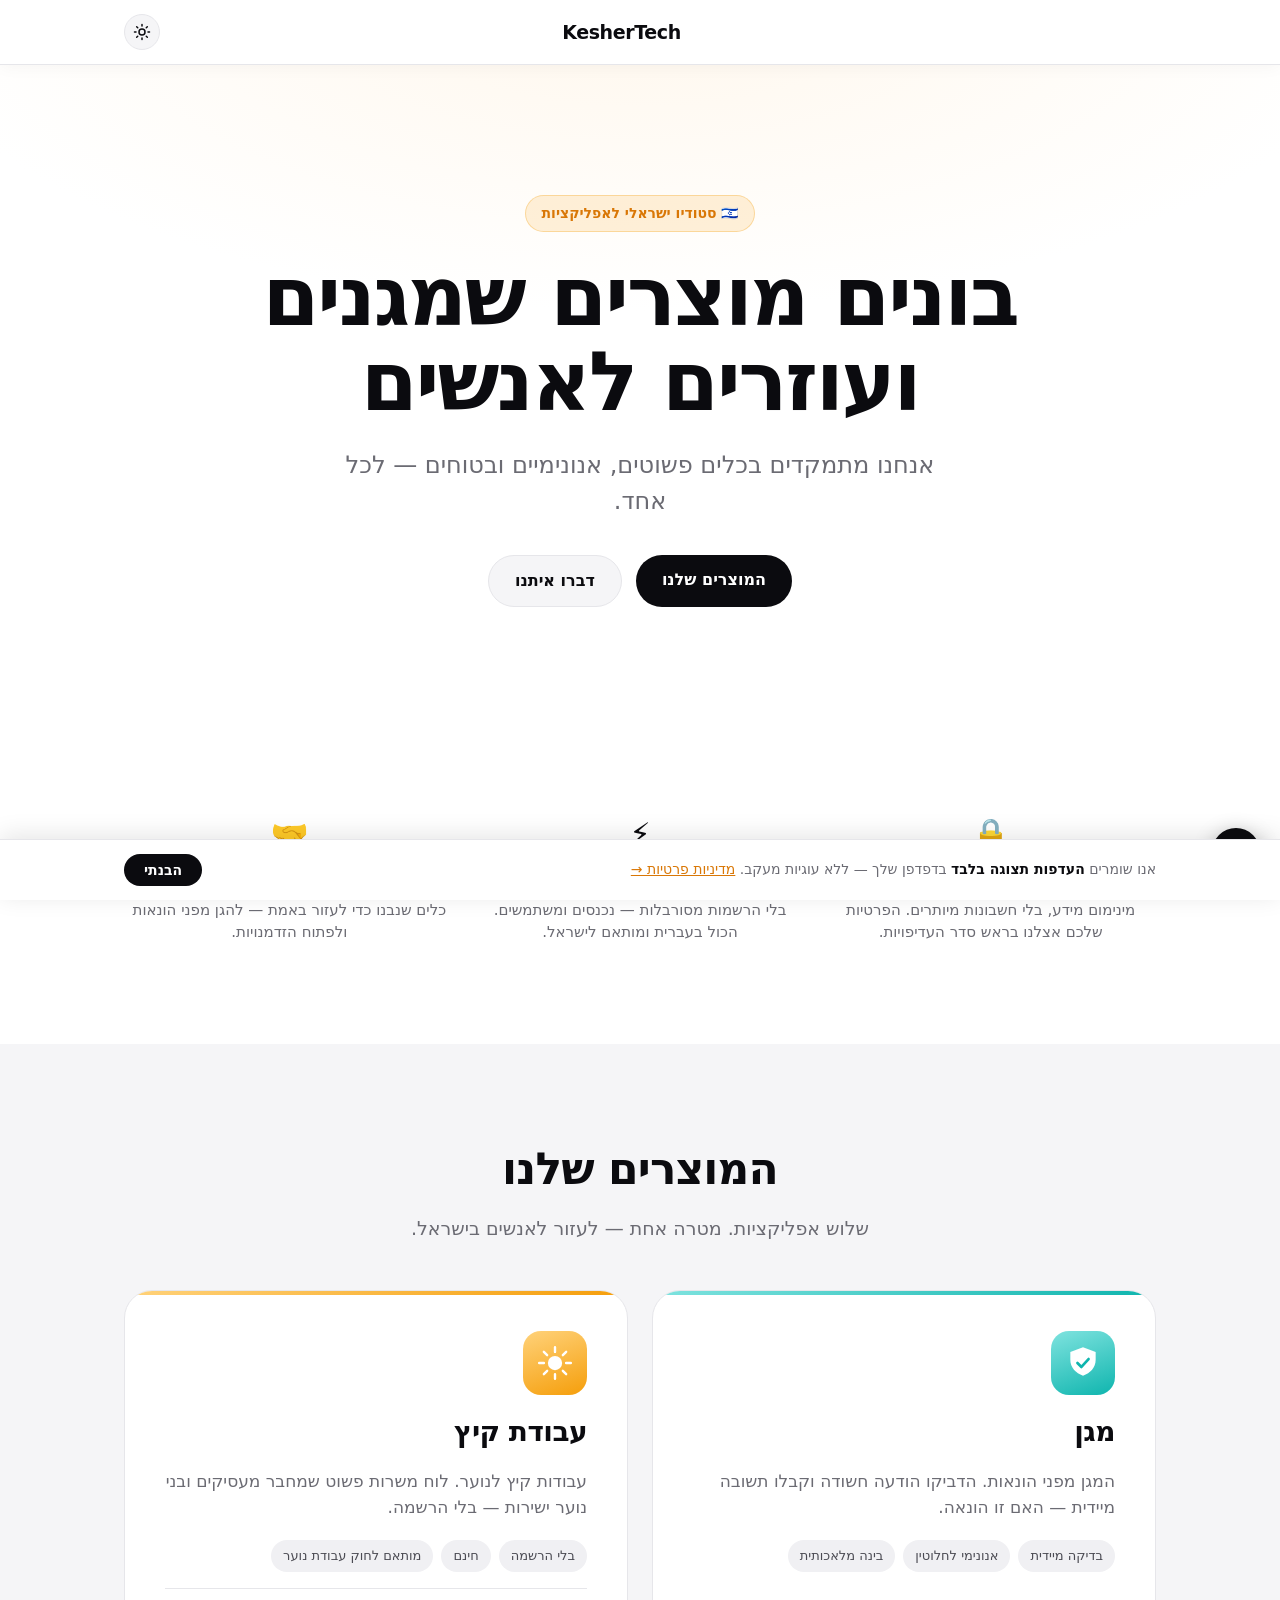
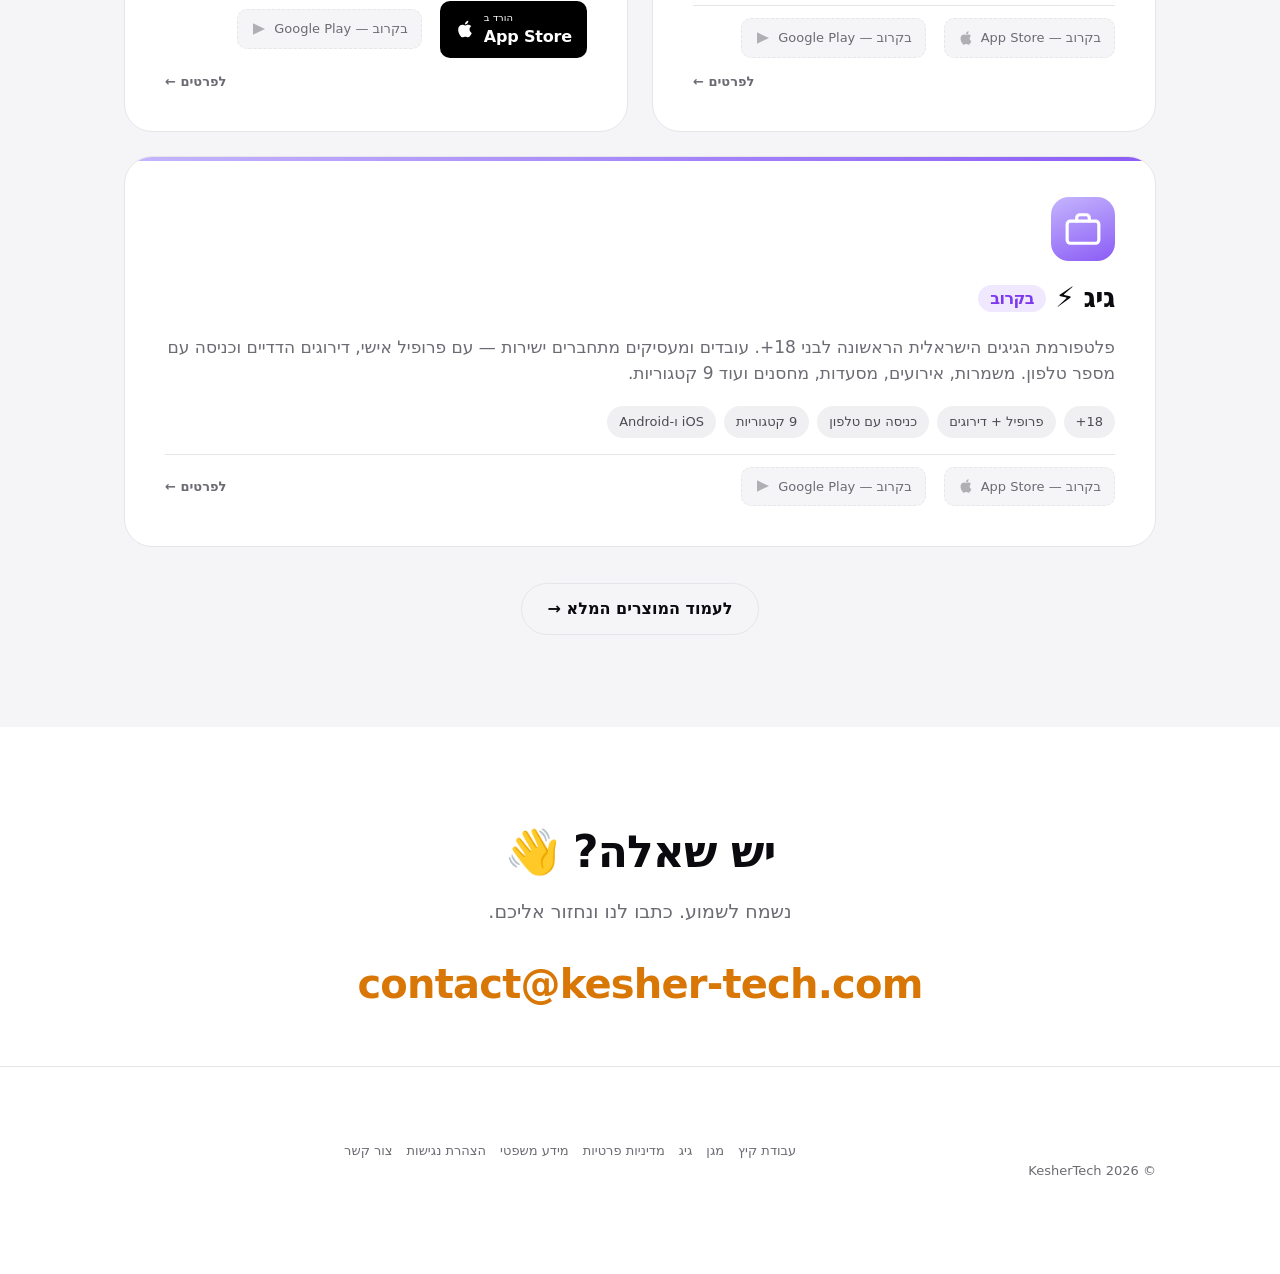
==== commit 87470bbe: "feat: add גיג product page and card across the site - gig.html: full coming-soon product page with p" ====
--- a/index.html
+++ b/index.html
@@ -65,7 +65,7 @@
   <section id="products" class="section section-soft">
     <div class="wrap">
       <h2 class="section-title reveal">המוצרים שלנו</h2>
-      <p class="section-sub reveal">שתי אפליקציות. מטרה אחת — לעזור לאנשים בישראל.</p>
+      <p class="section-sub reveal">שלוש אפליקציות. מטרה אחת — לעזור לאנשים בישראל.</p>
       <div class="products">
 
         <article class="product magen reveal">
@@ -102,6 +102,27 @@
           </div>
         </article>
 
+        <article class="product gig reveal" style="grid-column:span 2">
+          <a class="product-overlay" href="gig.html" aria-label="עמוד גיג"></a>
+          <div class="mark gig">
+            <svg viewBox="0 0 24 24" fill="none" stroke="white" stroke-width="2" stroke-linecap="round" stroke-linejoin="round" width="38" height="38"><rect x="2" y="7" width="20" height="14" rx="2"/><path d="M16 7V5a2 2 0 0 0-2-2h-4a2 2 0 0 0-2 2v2"/></svg>
+          </div>
+          <h3>גיג ⚡ <span style="font-size:16px;font-weight:600;color:var(--gig-dark);background:color-mix(in srgb,var(--gig) 14%,transparent);padding:4px 12px;border-radius:980px;vertical-align:middle">בקרוב</span></h3>
+          <p class="lede">פלטפורמת הגיגים הישראלית הראשונה לבני 18+. עובדים ומעסיקים מתחברים ישירות — עם פרופיל אישי, דירוגים הדדיים וכניסה עם מספר טלפון. משמרות, אירועים, מסעדות, מחסנים ועוד 9 קטגוריות.</p>
+          <div class="chips">
+            <span class="chip">18+</span>
+            <span class="chip">פרופיל + דירוגים</span>
+            <span class="chip">כניסה עם טלפון</span>
+            <span class="chip">9 קטגוריות</span>
+            <span class="chip">iOS ו-Android</span>
+          </div>
+          <div class="foot">
+            <span class="soon-badge"><svg viewBox="0 0 24 24" fill="currentColor" width="16" height="16"><path d="M18.71 19.5c-.83 1.24-1.71 2.45-3.05 2.47-1.34.03-1.77-.79-3.29-.79-1.53 0-2 .77-3.27.82-1.31.05-2.3-1.32-3.14-2.53C4.25 17 2.94 12.45 4.7 9.39c.87-1.52 2.43-2.48 4.12-2.51 1.28-.02 2.5.87 3.29.87.78 0 2.26-1.07 3.8-.91.65.03 2.47.26 3.64 1.98-.09.06-2.17 1.28-2.15 3.81.03 3.02 2.65 4.03 2.68 4.04-.03.07-.42 1.44-1.38 2.83M13 3.5c.73-.83 1.94-1.46 2.94-1.5.13 1.17-.34 2.35-1.04 3.19-.69.85-1.83 1.51-2.95 1.42-.15-1.15.41-2.35 1.05-3.11z"/></svg>App Store — בקרוב</span>
+            <span class="soon-badge"><svg viewBox="0 0 24 24" fill="currentColor" width="16" height="16"><path d="M3 20.5v-17l18 8.5z"/></svg>Google Play — בקרוב</span>
+            <a class="card-hint" href="gig.html">לפרטים ←</a>
+          </div>
+        </article>
+
       </div>
       <p class="section-sub reveal" style="margin-top:36px">
         <a class="btn btn-ghost" href="products.html">לעמוד המוצרים המלא →</a>
@@ -125,6 +146,7 @@
       <span class="legal">
         <a href="summerjob.html">עבודת קיץ</a>
         <a href="magen.html">מגן</a>
+        <a href="gig.html">גיג</a>
         <a href="privacy.html">מדיניות פרטיות</a>
         <a href="legal.html">מידע משפטי</a>
         <a href="accessibility.html">הצהרת נגישות</a>
--- a/css/styles.css
+++ b/css/styles.css
@@ -11,6 +11,8 @@
   --sun-dark: #d97706;
   --teal: #0fb5ae;
   --teal-dark: #0a8f89;
+  --gig: #8b5cf6;
+  --gig-dark: #7c3aed;
   --shadow: 0 24px 60px rgba(0,0,0,.08);
   --nav-bg: rgba(255,255,255,0.72);
   --hero-glow: #fff7ec;
@@ -31,6 +33,8 @@
   --sun-dark: #fcd34d;
   --teal: #2dd4cf;
   --teal-dark: #5eead4;
+  --gig: #a78bfa;
+  --gig-dark: #c4b5fd;
   --shadow: 0 24px 70px rgba(0,0,0,.55);
   --nav-bg: rgba(15,15,20,0.72);
   --hero-glow: #1a160c;
@@ -140,10 +144,12 @@
 .product::before { content: ""; position: absolute; inset: 0 0 auto 0; height: 4px; }
 .product.summerjob::before { background: linear-gradient(90deg, #ffd27a, var(--sun)); }
 .product.magen::before { background: linear-gradient(90deg, #7fe3df, var(--teal)); }
+.product.gig::before { background: linear-gradient(90deg, #c4b5fd, var(--gig)); }
 .product:hover { transform: translateY(-4px); box-shadow: var(--shadow); }
 .product .mark { width: 64px; height: 64px; border-radius: 18px; display: grid; place-items: center; }
 .product .mark.sun { background: linear-gradient(160deg,#ffd27a,#f59e0b); }
 .product .mark.shield { background: linear-gradient(160deg,#7fe3df,#0fb5ae); }
+.product .mark.gig { background: linear-gradient(160deg,#c4b5fd,#8b5cf6); }
 .product .mark svg, .product .mark img { width: 38px; height: 38px; }
 .product h3 { font-size: 28px; font-weight: 800; letter-spacing: -0.02em; }
 .product .lede { color: var(--muted); font-size: 17px; }
@@ -195,6 +201,7 @@
 
 @media (max-width: 760px) {
   .products { grid-template-columns: 1fr; }
+  .products .product[style*="grid-column"] { grid-column: span 1 !important; }
   .values { grid-template-columns: 1fr; gap: 28px; }
   .hero { padding: 96px 0 68px; }
   .section { padding: 64px 0; }
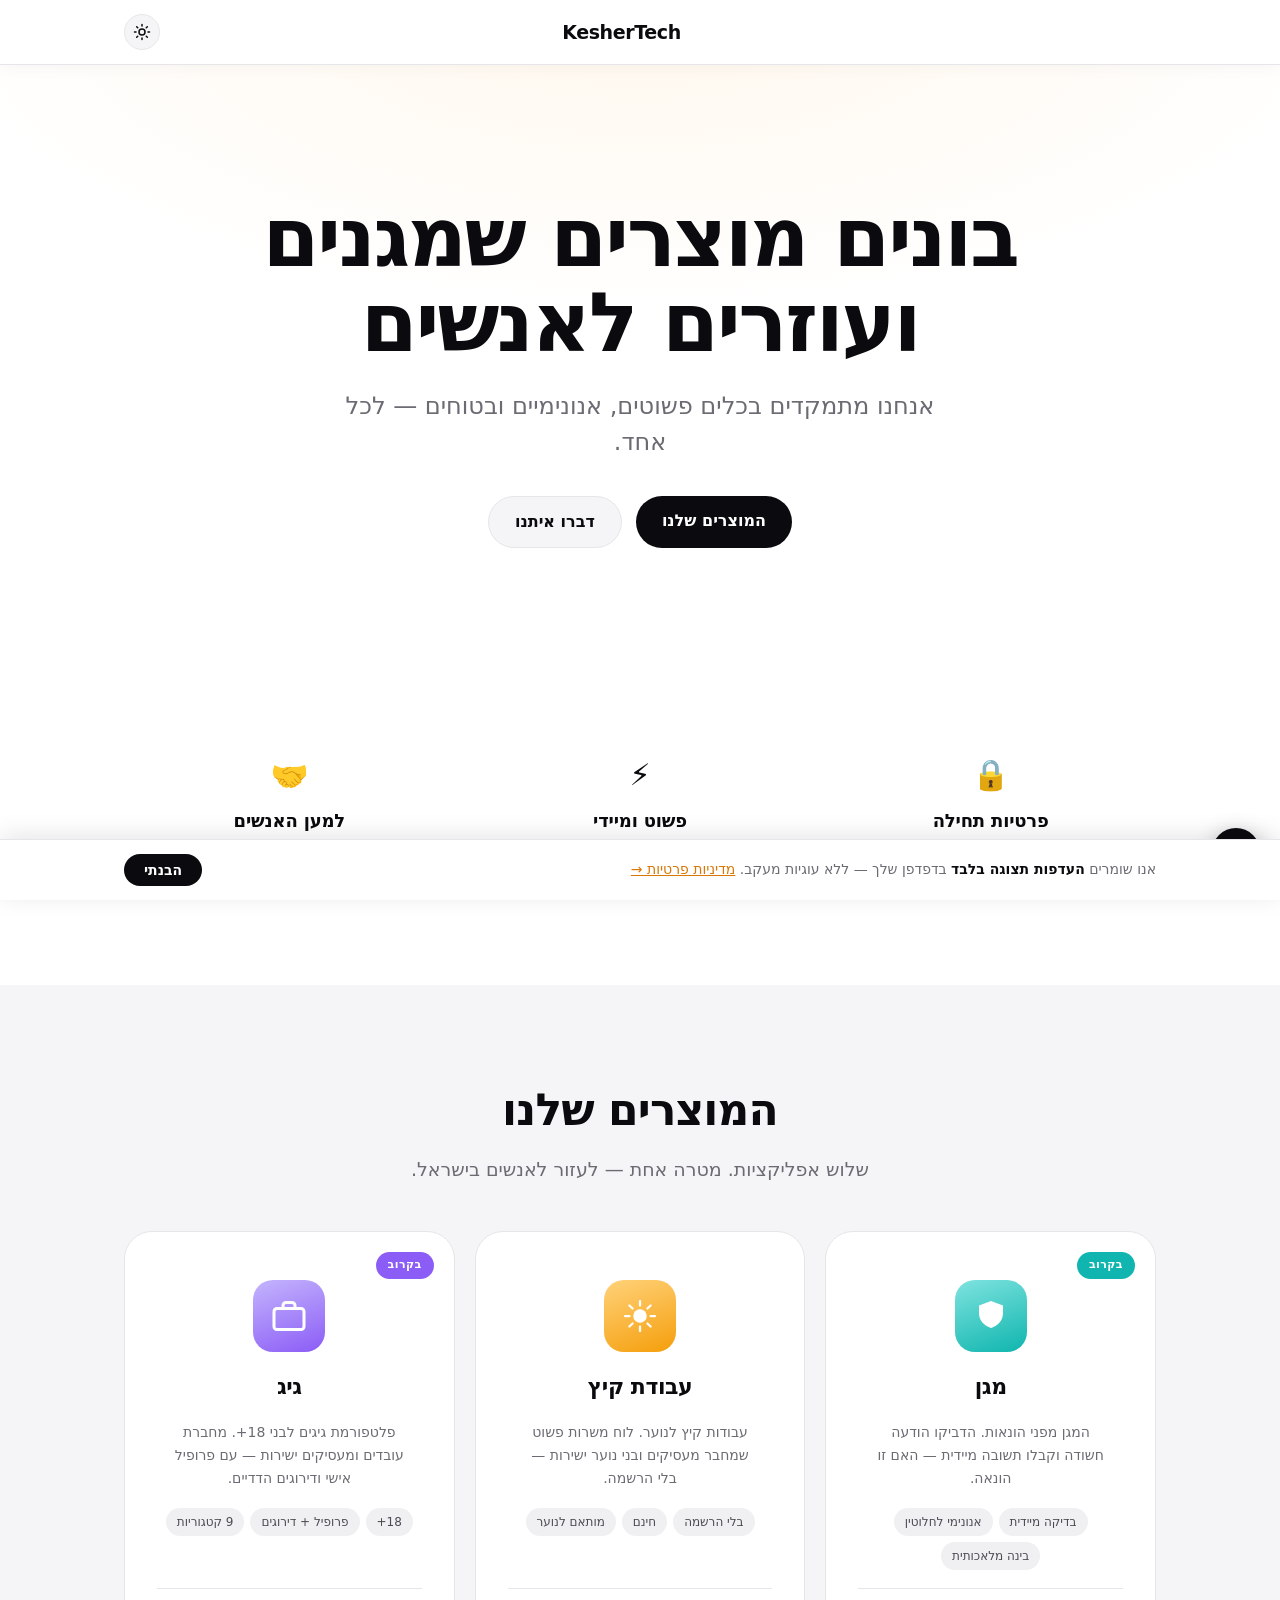
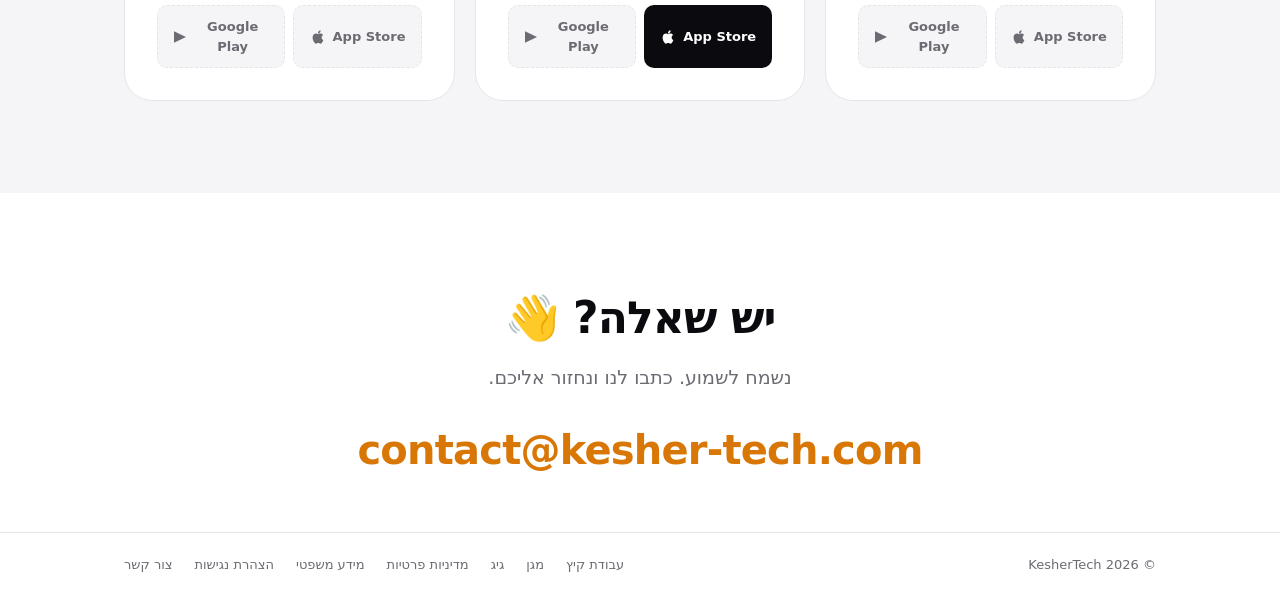
==== commit a42abbe3: "redesign: minimal centered product cards, clean footer - Replace gradient cards with minimal white/d" ====
--- a/index.html
+++ b/index.html
@@ -30,11 +30,10 @@
 
   <header id="top" class="hero">
     <div class="wrap reveal">
-      <span class="eyebrow">🇮🇱 סטודיו ישראלי לאפליקציות</span>
-      <h1>בונים מוצרים שמגנים<br/>ועוזרים לאנשים</h1>
+<h1>בונים מוצרים שמגנים<br/>ועוזרים לאנשים</h1>
       <p>אנחנו מתמקדים בכלים פשוטים, אנונימיים ובטוחים — לכל אחד.</p>
       <div class="cta">
-        <a class="btn btn-primary" href="products.html">המוצרים שלנו</a>
+        <a class="btn btn-primary" href="#products">המוצרים שלנו</a>
         <a class="btn btn-ghost" href="#contact">דברו איתנו</a>
       </div>
     </div>
@@ -70,6 +69,7 @@
 
         <article class="product magen reveal">
           <a class="product-overlay" href="magen.html" aria-label="עמוד מגן"></a>
+          <span class="product-badge">בקרוב</span>
           <div class="mark shield"><img src="assets/shield.svg" alt="" /></div>
           <h3>מגן</h3>
           <p class="lede">המגן מפני הונאות. הדביקו הודעה חשודה וקבלו תשובה מיידית — האם זו הונאה.</p>
@@ -79,9 +79,8 @@
             <span class="chip">בינה מלאכותית</span>
           </div>
           <div class="foot">
-            <span class="soon-badge"><svg viewBox="0 0 24 24" fill="currentColor" width="16" height="16"><path d="M18.71 19.5c-.83 1.24-1.71 2.45-3.05 2.47-1.34.03-1.77-.79-3.29-.79-1.53 0-2 .77-3.27.82-1.31.05-2.3-1.32-3.14-2.53C4.25 17 2.94 12.45 4.7 9.39c.87-1.52 2.43-2.48 4.12-2.51 1.28-.02 2.5.87 3.29.87.78 0 2.26-1.07 3.8-.91.65.03 2.47.26 3.64 1.98-.09.06-2.17 1.28-2.15 3.81.03 3.02 2.65 4.03 2.68 4.04-.03.07-.42 1.44-1.38 2.83M13 3.5c.73-.83 1.94-1.46 2.94-1.5.13 1.17-.34 2.35-1.04 3.19-.69.85-1.83 1.51-2.95 1.42-.15-1.15.41-2.35 1.05-3.11z"/></svg>App Store — בקרוב</span>
-            <span class="soon-badge"><svg viewBox="0 0 24 24" fill="currentColor" width="16" height="16"><path d="M3 20.5v-17l18 8.5z"/></svg>Google Play — בקרוב</span>
-            <a class="card-hint" href="magen.html">לפרטים ←</a>
+            <span class="soon-badge"><svg viewBox="0 0 24 24" fill="currentColor"><path d="M18.71 19.5c-.83 1.24-1.71 2.45-3.05 2.47-1.34.03-1.77-.79-3.29-.79-1.53 0-2 .77-3.27.82-1.31.05-2.3-1.32-3.14-2.53C4.25 17 2.94 12.45 4.7 9.39c.87-1.52 2.43-2.48 4.12-2.51 1.28-.02 2.5.87 3.29.87.78 0 2.26-1.07 3.8-.91.65.03 2.47.26 3.64 1.98-.09.06-2.17 1.28-2.15 3.81.03 3.02 2.65 4.03 2.68 4.04-.03.07-.42 1.44-1.38 2.83M13 3.5c.73-.83 1.94-1.46 2.94-1.5.13 1.17-.34 2.35-1.04 3.19-.69.85-1.83 1.51-2.95 1.42-.15-1.15.41-2.35 1.05-3.11z"/></svg>App Store</span>
+            <span class="soon-badge"><svg viewBox="0 0 24 24" fill="currentColor"><path d="M3 20.5v-17l18 8.5z"/></svg>Google Play</span>
           </div>
         </article>
 
@@ -93,40 +92,34 @@
           <div class="chips">
             <span class="chip">בלי הרשמה</span>
             <span class="chip">חינם</span>
-            <span class="chip">מותאם לחוק עבודת נוער</span>
+            <span class="chip">מותאם לנוער</span>
           </div>
           <div class="foot">
-            <a class="store-badge" href="https://apps.apple.com/il/app/%D7%A2%D7%91%D7%95%D7%93%D7%AA-%D7%A7%D7%99%D7%A5-%D7%A2%D7%91%D7%95%D7%93%D7%95%D7%AA-%D7%9C%D7%A0%D7%95%D7%A2%D7%A8/id6782529443" target="_blank" rel="noopener"><svg viewBox="0 0 24 24" fill="currentColor" width="20" height="20"><path d="M18.71 19.5c-.83 1.24-1.71 2.45-3.05 2.47-1.34.03-1.77-.79-3.29-.79-1.53 0-2 .77-3.27.82-1.31.05-2.3-1.32-3.14-2.53C4.25 17 2.94 12.45 4.7 9.39c.87-1.52 2.43-2.48 4.12-2.51 1.28-.02 2.5.87 3.29.87.78 0 2.26-1.07 3.8-.91.65.03 2.47.26 3.64 1.98-.09.06-2.17 1.28-2.15 3.81.03 3.02 2.65 4.03 2.68 4.04-.03.07-.42 1.44-1.38 2.83M13 3.5c.73-.83 1.94-1.46 2.94-1.5.13 1.17-.34 2.35-1.04 3.19-.69.85-1.83 1.51-2.95 1.42-.15-1.15.41-2.35 1.05-3.11z"/></svg><span><span class="badge-sub">הורד ב</span><span class="badge-name">App Store</span></span></a>
-            <span class="soon-badge"><svg viewBox="0 0 24 24" fill="currentColor" width="16" height="16"><path d="M3 20.5v-17l18 8.5z"/></svg>Google Play — בקרוב</span>
-            <a class="card-hint" href="summerjob.html">לפרטים ←</a>
+            <a class="store-badge" href="https://apps.apple.com/il/app/%D7%A2%D7%91%D7%95%D7%93%D7%AA-%D7%A7%D7%99%D7%A5-%D7%A2%D7%91%D7%95%D7%93%D7%95%D7%AA-%D7%9C%D7%A0%D7%95%D7%A2%D7%A8/id6782529443" target="_blank" rel="noopener"><svg viewBox="0 0 24 24" fill="currentColor"><path d="M18.71 19.5c-.83 1.24-1.71 2.45-3.05 2.47-1.34.03-1.77-.79-3.29-.79-1.53 0-2 .77-3.27.82-1.31.05-2.3-1.32-3.14-2.53C4.25 17 2.94 12.45 4.7 9.39c.87-1.52 2.43-2.48 4.12-2.51 1.28-.02 2.5.87 3.29.87.78 0 2.26-1.07 3.8-.91.65.03 2.47.26 3.64 1.98-.09.06-2.17 1.28-2.15 3.81.03 3.02 2.65 4.03 2.68 4.04-.03.07-.42 1.44-1.38 2.83M13 3.5c.73-.83 1.94-1.46 2.94-1.5.13 1.17-.34 2.35-1.04 3.19-.69.85-1.83 1.51-2.95 1.42-.15-1.15.41-2.35 1.05-3.11z"/></svg>App Store</a>
+            <span class="soon-badge"><svg viewBox="0 0 24 24" fill="currentColor"><path d="M3 20.5v-17l18 8.5z"/></svg>Google Play</span>
           </div>
         </article>
 
-        <article class="product gig reveal" style="grid-column:span 2">
+        <article class="product gig reveal">
           <a class="product-overlay" href="gig.html" aria-label="עמוד גיג"></a>
+          <span class="product-badge">בקרוב</span>
           <div class="mark gig">
             <svg viewBox="0 0 24 24" fill="none" stroke="white" stroke-width="2" stroke-linecap="round" stroke-linejoin="round" width="38" height="38"><rect x="2" y="7" width="20" height="14" rx="2"/><path d="M16 7V5a2 2 0 0 0-2-2h-4a2 2 0 0 0-2 2v2"/></svg>
           </div>
-          <h3>גיג ⚡ <span style="font-size:16px;font-weight:600;color:var(--gig-dark);background:color-mix(in srgb,var(--gig) 14%,transparent);padding:4px 12px;border-radius:980px;vertical-align:middle">בקרוב</span></h3>
-          <p class="lede">פלטפורמת הגיגים הישראלית הראשונה לבני 18+. עובדים ומעסיקים מתחברים ישירות — עם פרופיל אישי, דירוגים הדדיים וכניסה עם מספר טלפון. משמרות, אירועים, מסעדות, מחסנים ועוד 9 קטגוריות.</p>
+          <h3>גיג</h3>
+          <p class="lede">פלטפורמת גיגים לבני 18+. מחברת עובדים ומעסיקים ישירות — עם פרופיל אישי ודירוגים הדדיים.</p>
           <div class="chips">
             <span class="chip">18+</span>
             <span class="chip">פרופיל + דירוגים</span>
-            <span class="chip">כניסה עם טלפון</span>
             <span class="chip">9 קטגוריות</span>
-            <span class="chip">iOS ו-Android</span>
           </div>
           <div class="foot">
-            <span class="soon-badge"><svg viewBox="0 0 24 24" fill="currentColor" width="16" height="16"><path d="M18.71 19.5c-.83 1.24-1.71 2.45-3.05 2.47-1.34.03-1.77-.79-3.29-.79-1.53 0-2 .77-3.27.82-1.31.05-2.3-1.32-3.14-2.53C4.25 17 2.94 12.45 4.7 9.39c.87-1.52 2.43-2.48 4.12-2.51 1.28-.02 2.5.87 3.29.87.78 0 2.26-1.07 3.8-.91.65.03 2.47.26 3.64 1.98-.09.06-2.17 1.28-2.15 3.81.03 3.02 2.65 4.03 2.68 4.04-.03.07-.42 1.44-1.38 2.83M13 3.5c.73-.83 1.94-1.46 2.94-1.5.13 1.17-.34 2.35-1.04 3.19-.69.85-1.83 1.51-2.95 1.42-.15-1.15.41-2.35 1.05-3.11z"/></svg>App Store — בקרוב</span>
-            <span class="soon-badge"><svg viewBox="0 0 24 24" fill="currentColor" width="16" height="16"><path d="M3 20.5v-17l18 8.5z"/></svg>Google Play — בקרוב</span>
-            <a class="card-hint" href="gig.html">לפרטים ←</a>
+            <span class="soon-badge"><svg viewBox="0 0 24 24" fill="currentColor"><path d="M18.71 19.5c-.83 1.24-1.71 2.45-3.05 2.47-1.34.03-1.77-.79-3.29-.79-1.53 0-2 .77-3.27.82-1.31.05-2.3-1.32-3.14-2.53C4.25 17 2.94 12.45 4.7 9.39c.87-1.52 2.43-2.48 4.12-2.51 1.28-.02 2.5.87 3.29.87.78 0 2.26-1.07 3.8-.91.65.03 2.47.26 3.64 1.98-.09.06-2.17 1.28-2.15 3.81.03 3.02 2.65 4.03 2.68 4.04-.03.07-.42 1.44-1.38 2.83M13 3.5c.73-.83 1.94-1.46 2.94-1.5.13 1.17-.34 2.35-1.04 3.19-.69.85-1.83 1.51-2.95 1.42-.15-1.15.41-2.35 1.05-3.11z"/></svg>App Store</span>
+            <span class="soon-badge"><svg viewBox="0 0 24 24" fill="currentColor"><path d="M3 20.5v-17l18 8.5z"/></svg>Google Play</span>
           </div>
         </article>
 
       </div>
-      <p class="section-sub reveal" style="margin-top:36px">
-        <a class="btn btn-ghost" href="products.html">לעמוד המוצרים המלא →</a>
-      </p>
     </div>
   </section>
 
@@ -142,7 +135,7 @@
 
   <footer class="footer">
     <div class="wrap">
-      <span>© <span id="yr">2026</span> KesherTech</span>
+      <span class="copy">© <span id="yr">2026</span> KesherTech</span>
       <span class="legal">
         <a href="summerjob.html">עבודת קיץ</a>
         <a href="magen.html">מגן</a>
--- a/css/styles.css
+++ b/css/styles.css
@@ -133,46 +133,54 @@
 .section-title { text-align: center; font-size: clamp(28px, 4vw, 44px); font-weight: 800; letter-spacing: -0.02em; }
 .section-sub { text-align: center; color: var(--muted); font-size: 19px; margin-top: 12px; }
 
-/* Product cards */
-.products { display: grid; grid-template-columns: 1fr 1fr; gap: 24px; margin-top: 48px; }
+/* Product cards — App Store style */
+/* Product cards — minimal centered */
+.products { display: grid; grid-template-columns: repeat(3, 1fr); gap: 20px; margin-top: 48px; }
 .product {
   position: relative; overflow: hidden;
-  background: var(--card); border: 1px solid var(--line); border-radius: 28px; padding: 40px;
-  display: flex; flex-direction: column; gap: 16px;
-  transition: transform .25s ease, box-shadow .25s ease, border-color .25s ease;
-}
-.product::before { content: ""; position: absolute; inset: 0 0 auto 0; height: 4px; }
-.product.summerjob::before { background: linear-gradient(90deg, #ffd27a, var(--sun)); }
-.product.magen::before { background: linear-gradient(90deg, #7fe3df, var(--teal)); }
-.product.gig::before { background: linear-gradient(90deg, #c4b5fd, var(--gig)); }
-.product:hover { transform: translateY(-4px); box-shadow: var(--shadow); }
-.product .mark { width: 64px; height: 64px; border-radius: 18px; display: grid; place-items: center; }
+  background: var(--card); border: 1px solid var(--line);
+  border-radius: 28px; padding: 48px 32px 32px;
+  display: flex; flex-direction: column; align-items: center; text-align: center; gap: 18px;
+  transition: transform .35s cubic-bezier(.22,.68,0,1.2), box-shadow .35s ease, border-color .2s;
+  min-height: 460px;
+}
+.product:hover { transform: translateY(-10px); border-color: transparent; }
+.product.magen:hover { box-shadow: 0 24px 64px rgba(15,181,174,.15), 0 0 0 1.5px rgba(15,181,174,.40); }
+.product.summerjob:hover { box-shadow: 0 24px 64px rgba(245,158,11,.15), 0 0 0 1.5px rgba(245,158,11,.40); }
+.product.gig:hover { box-shadow: 0 24px 64px rgba(139,92,246,.15), 0 0 0 1.5px rgba(139,92,246,.40); }
+.product .mark { width: 72px; height: 72px; border-radius: 20px; display: grid; place-items: center; }
 .product .mark.sun { background: linear-gradient(160deg,#ffd27a,#f59e0b); }
 .product .mark.shield { background: linear-gradient(160deg,#7fe3df,#0fb5ae); }
 .product .mark.gig { background: linear-gradient(160deg,#c4b5fd,#8b5cf6); }
-.product .mark svg, .product .mark img { width: 38px; height: 38px; }
-.product h3 { font-size: 28px; font-weight: 800; letter-spacing: -0.02em; }
-.product .lede { color: var(--muted); font-size: 17px; }
-.product .chips { display: flex; flex-wrap: wrap; gap: 8px; margin-top: 4px; }
-.chip { background: var(--chip); color: var(--chip-ink); font-size: 13px; padding: 6px 12px; border-radius: 980px; }
-.product .foot { margin-top: auto; display: flex; flex-wrap: wrap; align-items: center; gap: 14px 18px; padding-top: 12px; border-top: 1px solid var(--line); }
-.product .store { font-weight: 600; color: var(--sun-dark); }
-.product.magen .store { color: var(--teal-dark); }
-.product .soon { color: var(--muted); font-size: 14px; }
-.product .policy { color: var(--muted); font-size: 14px; transition: color .2s; }
-.product .policy:hover { color: var(--ink); }
-.product .policy.sep { margin-inline-start: auto; }
+.product .mark svg, .product .mark img { width: 36px; height: 36px; }
+.product .mark img { filter: brightness(0) invert(1); }
+.product h3 { font-size: 22px; font-weight: 800; letter-spacing: -0.02em; color: var(--ink); display: flex; align-items: center; justify-content: center; gap: 8px; flex-wrap: wrap; }
+.soon-label { font-size: 11px; font-weight: 700; padding: 3px 9px; border-radius: 980px; background: var(--chip); color: var(--muted); letter-spacing: .02em; }
+.product-badge {
+  position: absolute; top: 20px; inset-inline-start: 20px; z-index: 2;
+  font-size: 11px; font-weight: 700; letter-spacing: .04em;
+  padding: 5px 12px; border-radius: 980px; color: #fff;
+}
+.product.magen .product-badge { background: var(--teal); }
+.product.gig .product-badge { background: var(--gig); }
+.product .lede { color: var(--muted); font-size: 14px; line-height: 1.65; max-width: 240px; }
+.product .chips { display: flex; flex-wrap: wrap; gap: 6px; justify-content: center; }
+.chip { background: var(--chip); color: var(--chip-ink); font-size: 12px; padding: 5px 11px; border-radius: 980px; }
+.product .foot { margin-top: auto; display: grid; grid-template-columns: 1fr 1fr; gap: 8px; padding-top: 16px; border-top: 1px solid var(--line); width: 100%; }
 
 /* Contact */
 .contact { text-align: center; }
 .contact a.mail { font-size: clamp(24px, 4vw, 40px); font-weight: 800; letter-spacing: -0.02em; color: var(--sun-dark); }
 
 /* Footer */
-.footer { border-top: 1px solid var(--line); padding: 14px 0; color: var(--muted); font-size: 13px; background: var(--bg); }
-.footer .wrap { display: flex; justify-content: space-between; align-items: center; gap: 12px; }
-.footer a { color: var(--muted); transition: color .2s; }
+.footer { border-top: 1px solid var(--line); padding: 22px 0; color: var(--muted); font-size: 13px; background: var(--bg); }
+.footer .wrap { display: flex; justify-content: space-between; align-items: center; gap: 24px; flex-wrap: nowrap; }
+.footer .copy { white-space: nowrap; flex-shrink: 0; }
+.footer .legal { display: flex; align-items: center; gap: 22px; flex-wrap: nowrap; padding: 0; max-width: none; margin: 0; }
+.footer a { color: var(--muted); position: relative; transition: color .2s; white-space: nowrap; }
+.footer a::after { content: ''; position: absolute; inset-inline-start: 0; inset-inline-end: 0; bottom: -2px; height: 1px; background: currentColor; transform: scaleX(0); transform-origin: center; transition: transform .22s ease; }
 .footer a:hover { color: var(--ink); }
-.footer .legal { display: flex; flex-wrap: wrap; gap: 6px 14px; align-items: center; justify-content: flex-end; }
+.footer a:hover::after { transform: scaleX(1); }
 .section.contact { padding-bottom: 52px; }
 
 /* Page header (for sub-pages) */
@@ -201,13 +209,12 @@
 
 @media (max-width: 760px) {
   .products { grid-template-columns: 1fr; }
-  .products .product[style*="grid-column"] { grid-column: span 1 !important; }
   .values { grid-template-columns: 1fr; gap: 28px; }
   .hero { padding: 96px 0 68px; }
   .section { padding: 64px 0; }
   .nav .links { gap: 14px; }
-  .footer .wrap { flex-wrap: wrap; }
-  .footer .legal { justify-content: flex-start; gap: 6px 12px; }
+  .footer .wrap { flex-wrap: wrap; gap: 10px; }
+  .footer .legal { flex-wrap: wrap; gap: 8px 16px; }
 }
 
 /* Skip link */
@@ -252,16 +259,24 @@
 /* Product overlay (clickable cards) */
 .product { cursor: pointer; }
 .product-overlay { position: absolute; inset: 0; z-index: 0; border-radius: 28px; }
-.product .foot a, .product .chips, .product h3 { position: relative; z-index: 1; }
-.product .foot { flex-wrap: wrap; }
-
-/* Store badges */
-.store-badge { display: inline-flex; align-items: center; gap: 9px; background: #000; color: #fff !important; padding: 9px 15px; border-radius: 10px; font-size: 13px; text-decoration: none; direction: ltr; transition: opacity .2s; flex-shrink: 0; position: relative; z-index: 1; }
+.product .foot a, .product .chips, .product h3, .product .mark, .product .lede { position: relative; z-index: 1; }
+
+/* Store badges — identical size for both live and coming-soon */
+.store-badge, .soon-badge {
+  display: flex; align-items: center; justify-content: center;
+  gap: 7px; padding: 11px 14px; border-radius: 10px;
+  font-size: 13px; font-weight: 600; direction: ltr;
+  position: relative; z-index: 1;
+}
+.store-badge {
+  background: var(--ink); color: var(--bg) !important;
+  border: none; text-decoration: none; transition: opacity .2s;
+}
 .store-badge:hover { opacity: .8; }
-.store-badge svg { flex-shrink: 0; }
-.badge-sub { font-size: 10px; font-weight: 400; display: block; }
-.badge-name { font-size: 16px; font-weight: 700; letter-spacing: -.01em; display: block; }
-.soon-badge { display: inline-flex; align-items: center; gap: 7px; padding: 9px 13px; border-radius: 10px; background: var(--soft); color: var(--muted) !important; border: 1px dashed var(--line); font-size: 13px; font-weight: 500; direction: ltr; flex-shrink: 0; }
-.soon-badge svg { flex-shrink: 0; opacity: .5; }
-.card-hint { font-size: 13px; font-weight: 600; color: var(--muted); transition: color .2s; position: relative; z-index: 1; margin-inline-start: auto; }
-.product:hover .card-hint { color: var(--ink); }
+.store-badge svg, .soon-badge svg { flex-shrink: 0; width: 16px; height: 16px; }
+.soon-badge {
+  background: var(--soft); color: var(--muted) !important;
+  border: 1px dashed var(--line); cursor: default;
+}
+.badge-sub { display: none; }
+.badge-name { font-size: 13px; font-weight: 600; display: block; }
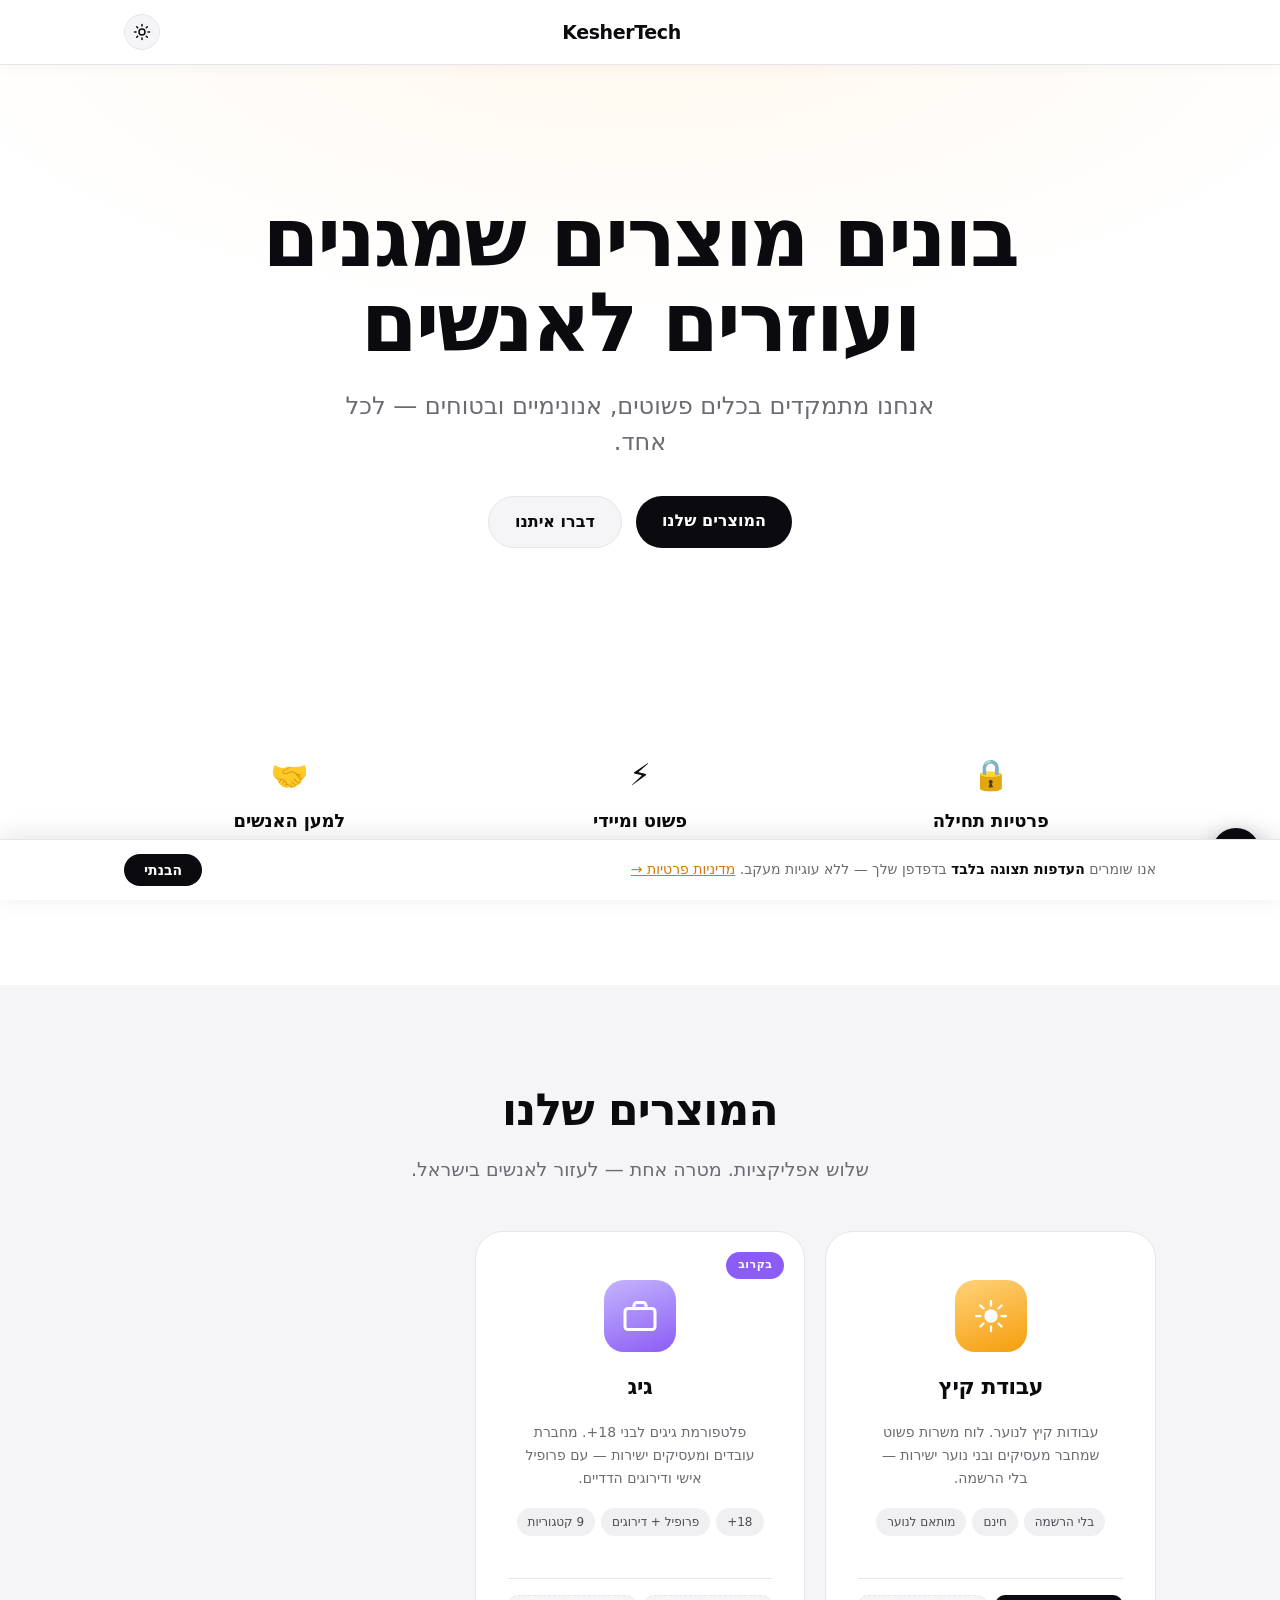
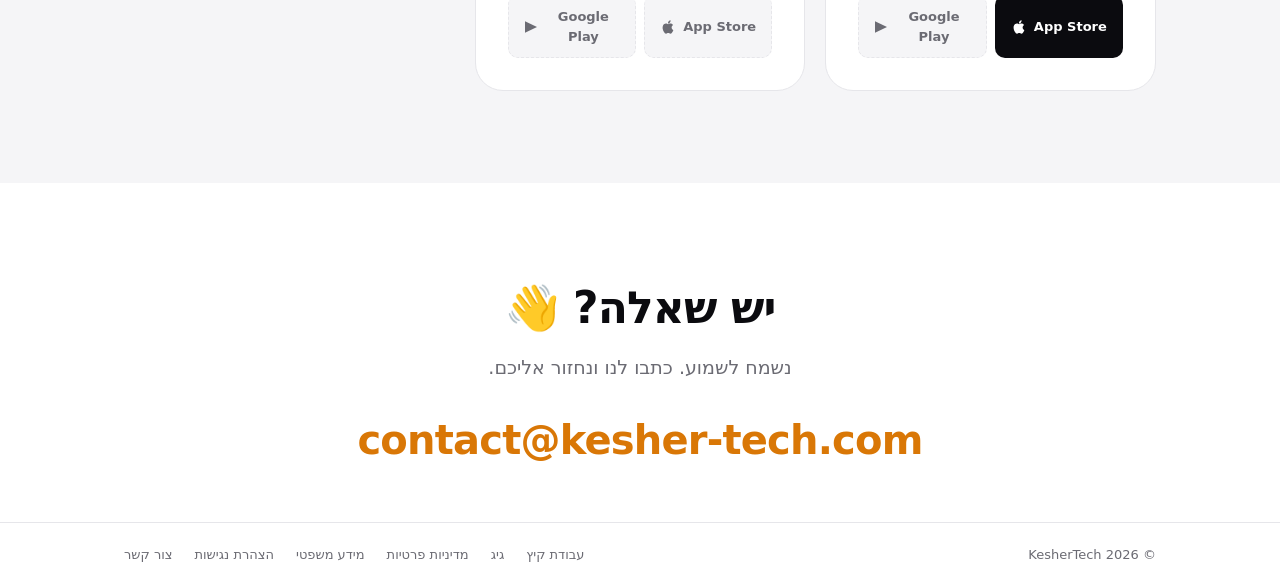
==== commit 30cefe8f: "Remove Magen product from site — app discontinued" ====
--- a/index.html
+++ b/index.html
@@ -67,23 +67,6 @@
       <p class="section-sub reveal">שלוש אפליקציות. מטרה אחת — לעזור לאנשים בישראל.</p>
       <div class="products">
 
-        <article class="product magen reveal">
-          <a class="product-overlay" href="magen.html" aria-label="עמוד מגן"></a>
-          <span class="product-badge">בקרוב</span>
-          <div class="mark shield"><img src="assets/shield.svg" alt="" /></div>
-          <h3>מגן</h3>
-          <p class="lede">המגן מפני הונאות. הדביקו הודעה חשודה וקבלו תשובה מיידית — האם זו הונאה.</p>
-          <div class="chips">
-            <span class="chip">בדיקה מיידית</span>
-            <span class="chip">אנונימי לחלוטין</span>
-            <span class="chip">בינה מלאכותית</span>
-          </div>
-          <div class="foot">
-            <span class="soon-badge"><svg viewBox="0 0 24 24" fill="currentColor"><path d="M18.71 19.5c-.83 1.24-1.71 2.45-3.05 2.47-1.34.03-1.77-.79-3.29-.79-1.53 0-2 .77-3.27.82-1.31.05-2.3-1.32-3.14-2.53C4.25 17 2.94 12.45 4.7 9.39c.87-1.52 2.43-2.48 4.12-2.51 1.28-.02 2.5.87 3.29.87.78 0 2.26-1.07 3.8-.91.65.03 2.47.26 3.64 1.98-.09.06-2.17 1.28-2.15 3.81.03 3.02 2.65 4.03 2.68 4.04-.03.07-.42 1.44-1.38 2.83M13 3.5c.73-.83 1.94-1.46 2.94-1.5.13 1.17-.34 2.35-1.04 3.19-.69.85-1.83 1.51-2.95 1.42-.15-1.15.41-2.35 1.05-3.11z"/></svg>App Store</span>
-            <span class="soon-badge"><svg viewBox="0 0 24 24" fill="currentColor"><path d="M3 20.5v-17l18 8.5z"/></svg>Google Play</span>
-          </div>
-        </article>
-
         <article class="product summerjob reveal">
           <a class="product-overlay" href="summerjob.html" aria-label="עמוד עבודת קיץ"></a>
           <div class="mark sun"><img src="assets/sun.svg" alt="" /></div>
@@ -138,7 +121,6 @@
       <span class="copy">© <span id="yr">2026</span> KesherTech</span>
       <span class="legal">
         <a href="summerjob.html">עבודת קיץ</a>
-        <a href="magen.html">מגן</a>
         <a href="gig.html">גיג</a>
         <a href="privacy.html">מדיניות פרטיות</a>
         <a href="legal.html">מידע משפטי</a>
